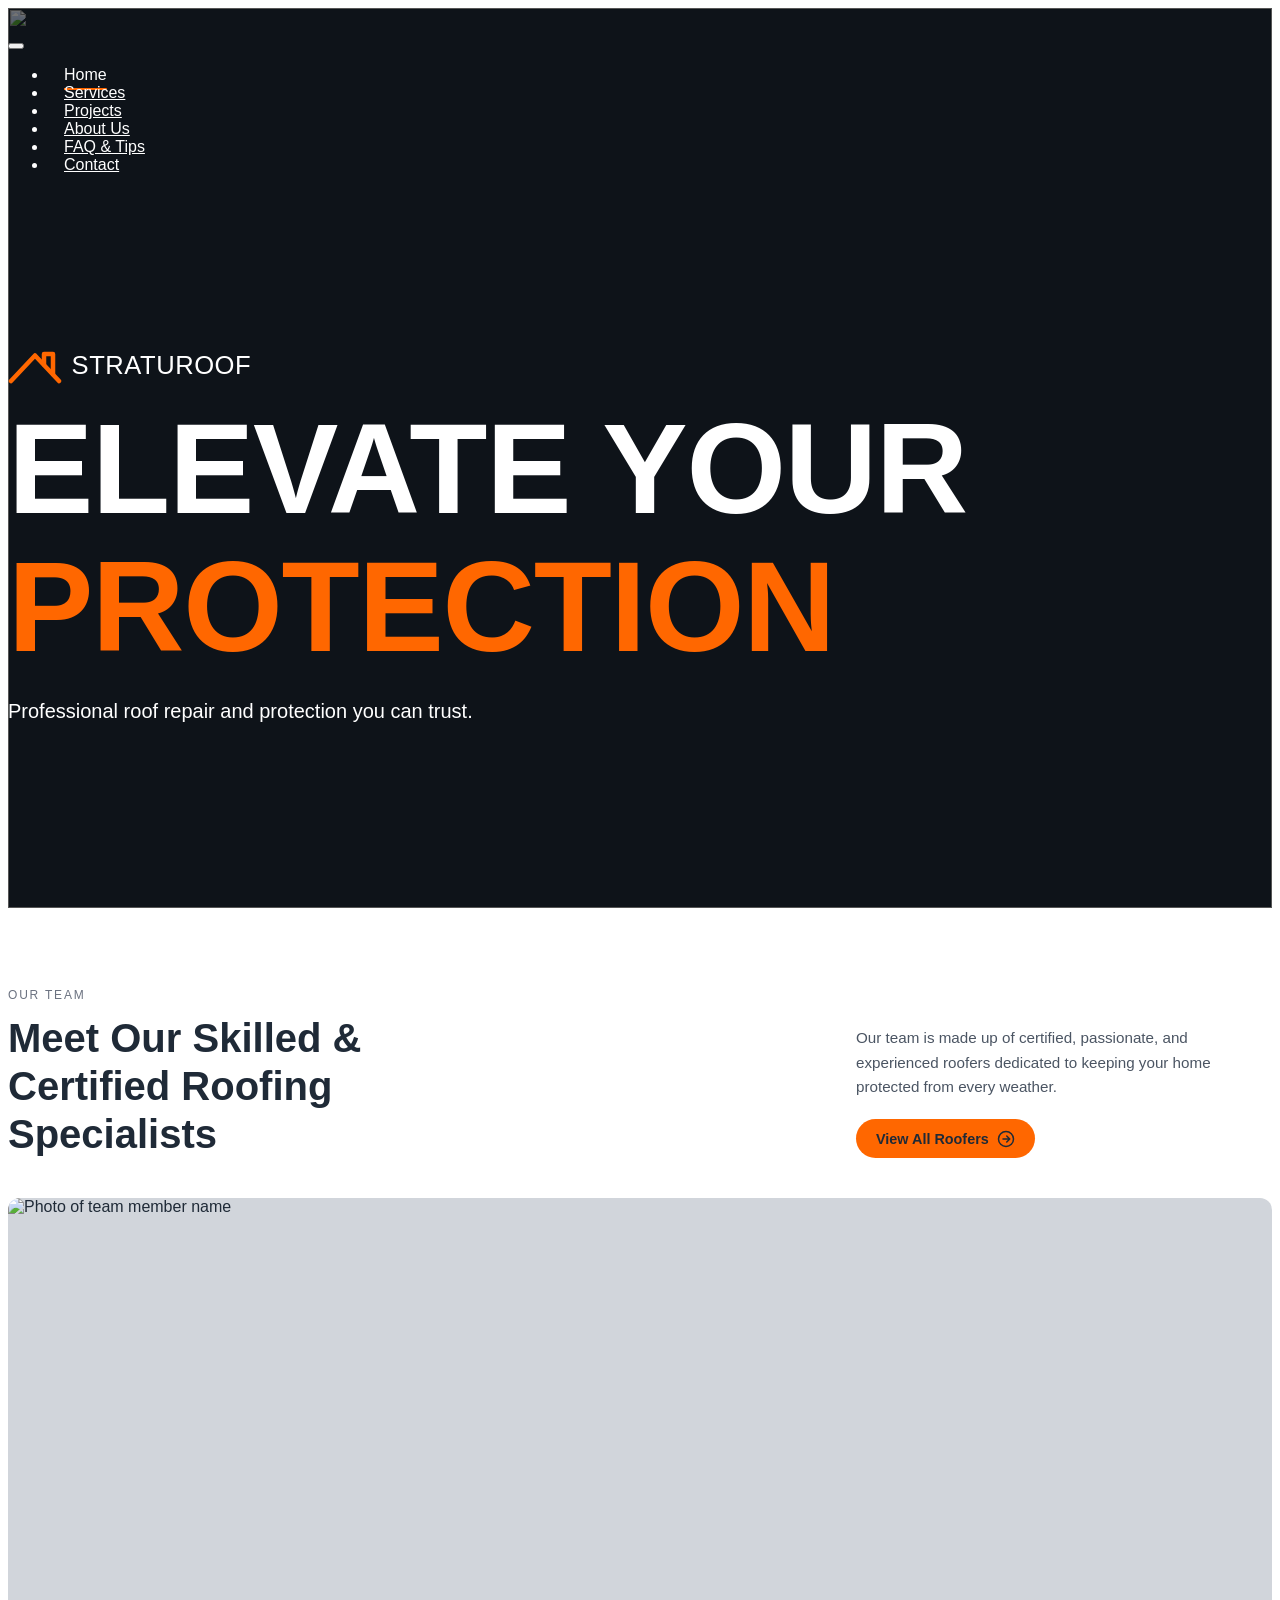
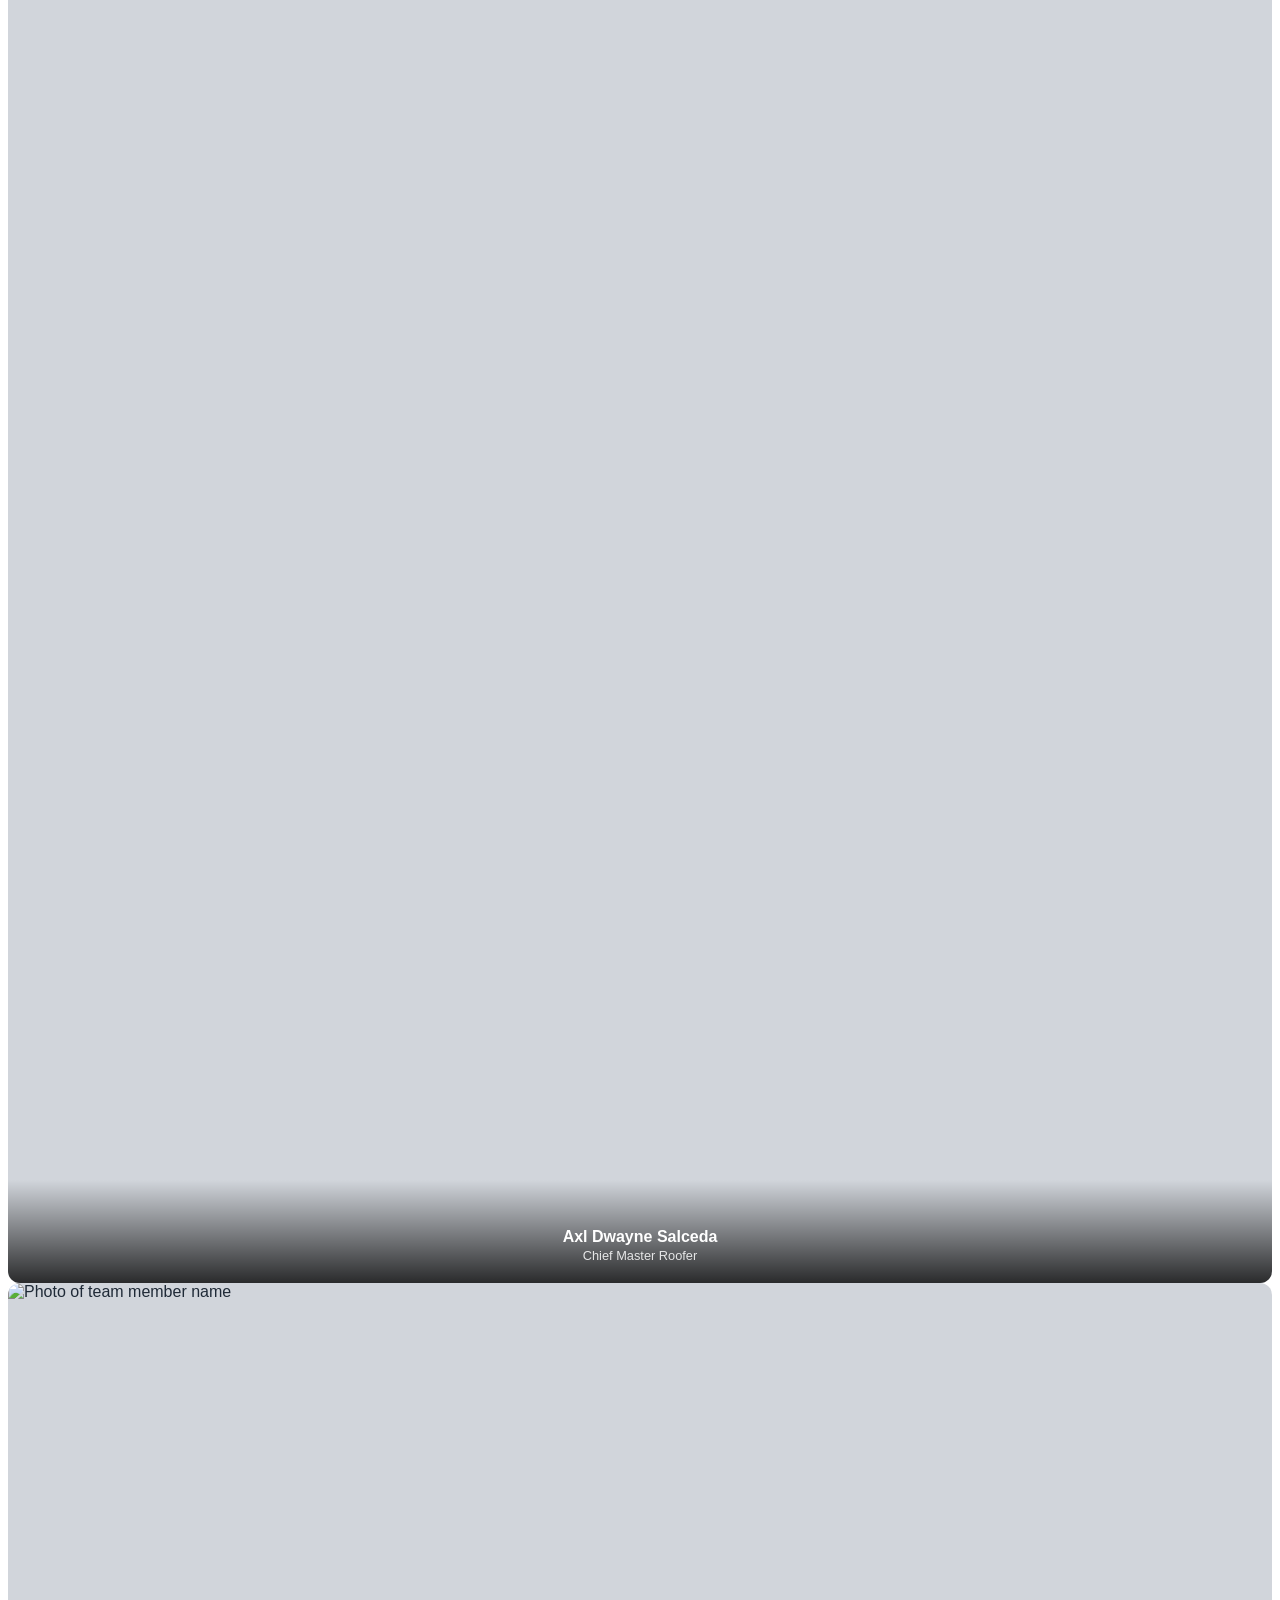
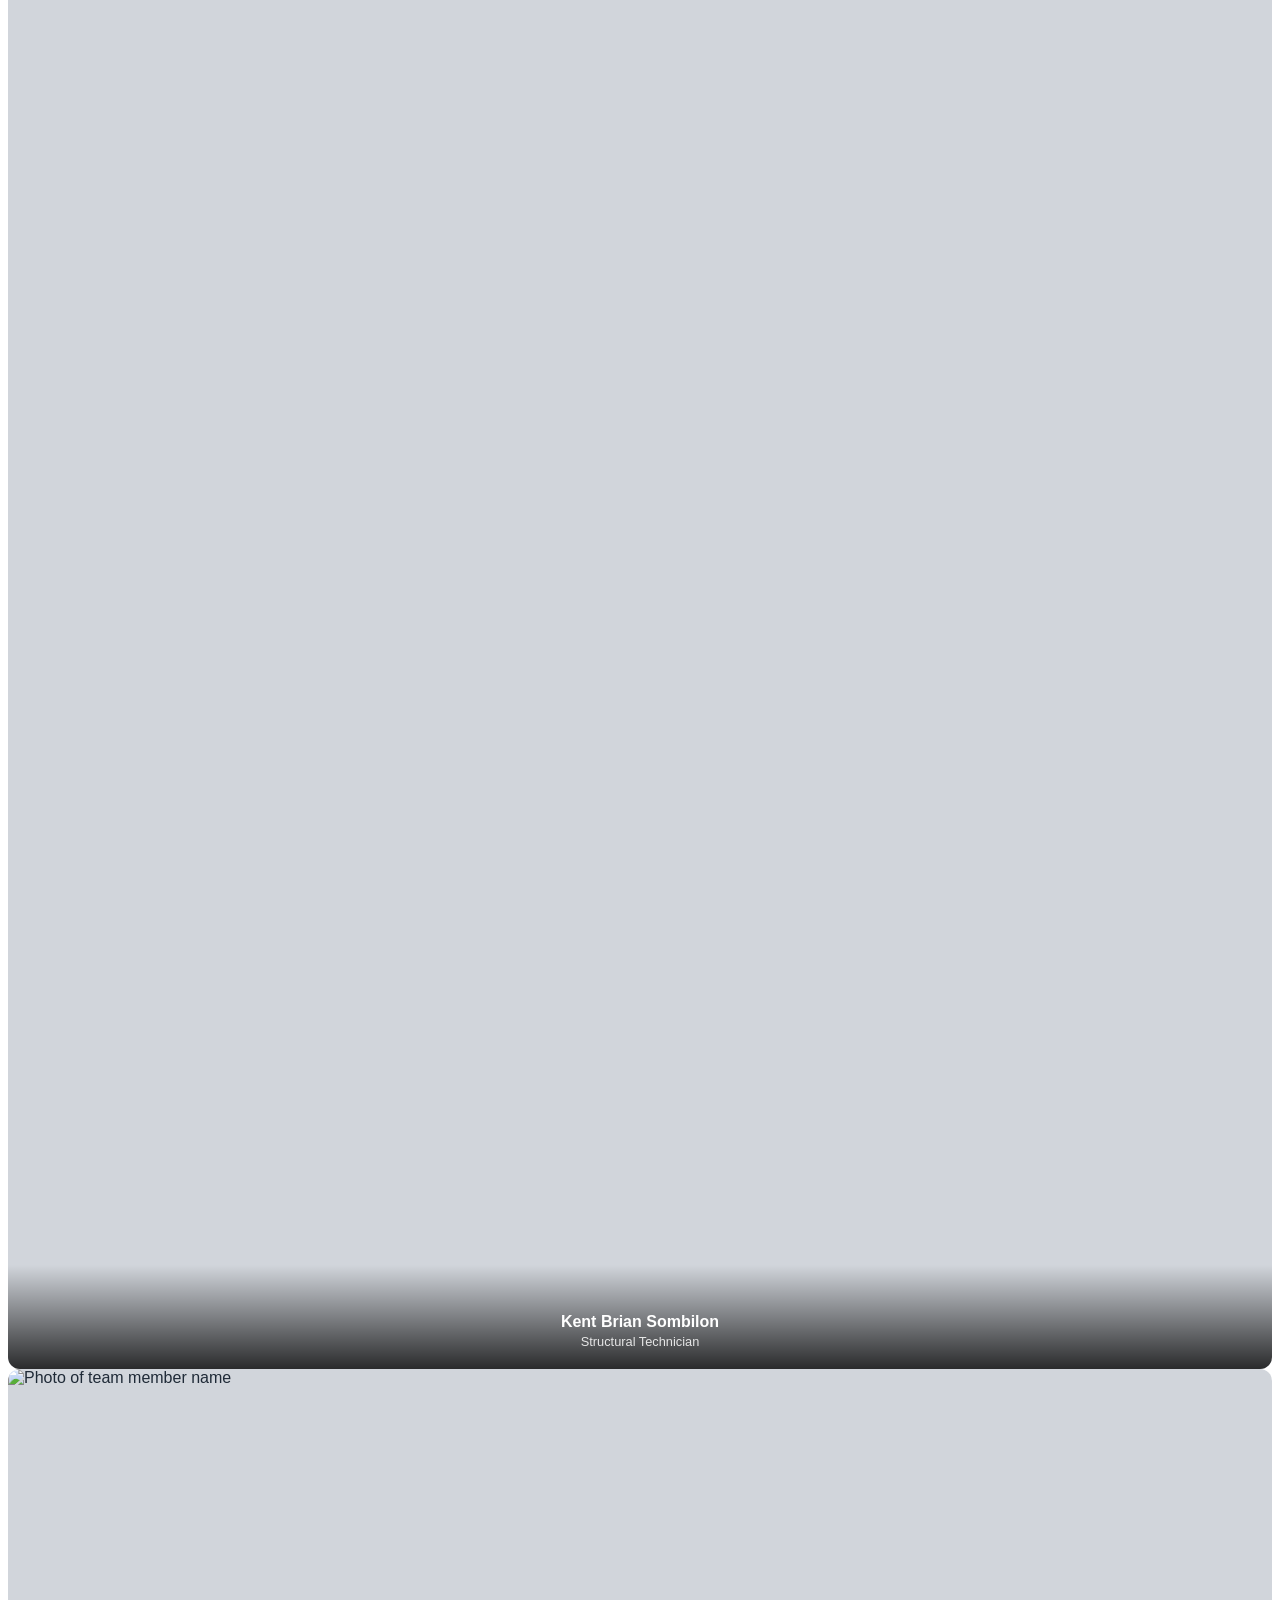
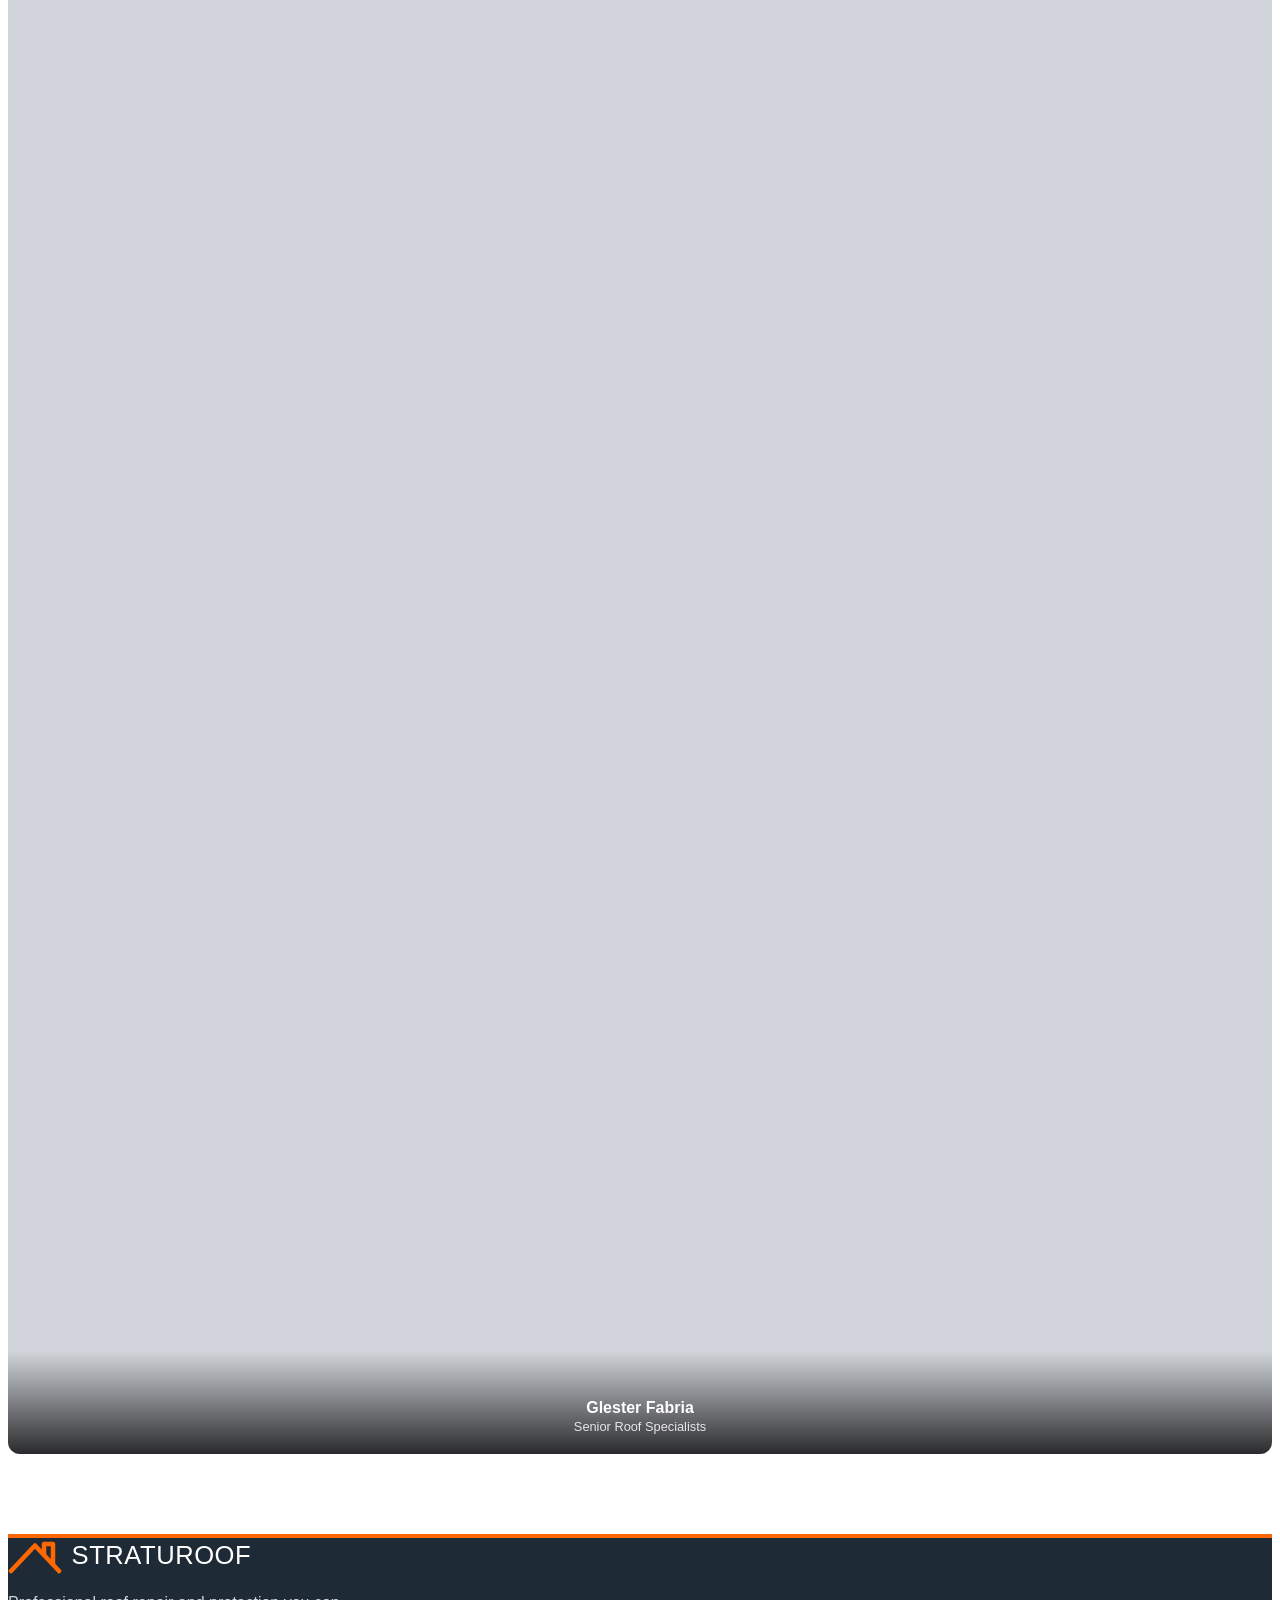
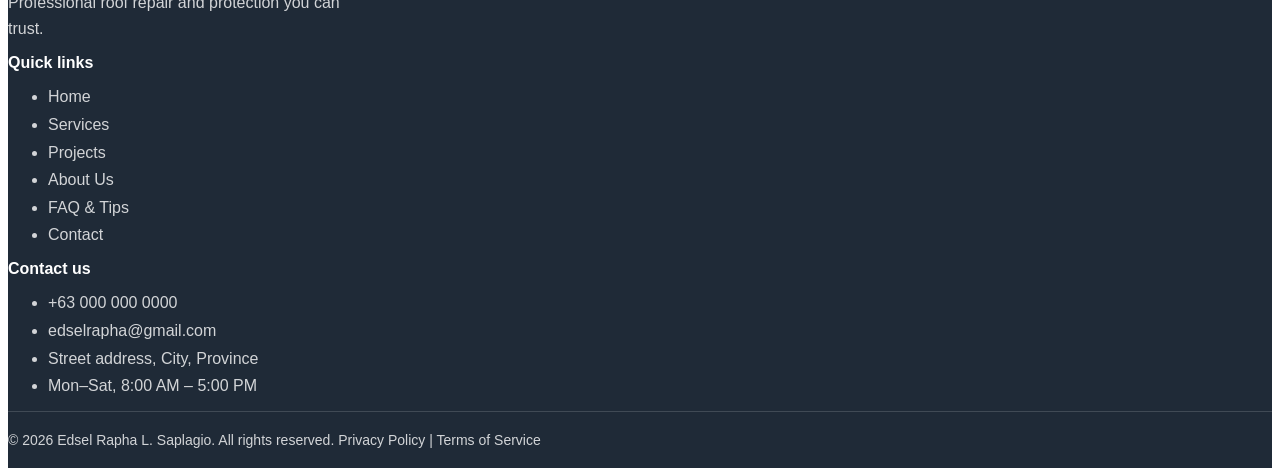
==== index.html @ 49082951 "Hero, Nav, Footer, Experts" ====
<!DOCTYPE html>
<html lang="en">

<head>
  <meta charset="UTF-8">
  <meta name="viewport" content="width=device-width, initial-scale=1">
  <meta name="description" content="Straturoof provides professional roof repair and protection services.">
  <title>Straturoof | Roof repair services</title>

  <link rel="stylesheet" href="dist/css/bootstrap.min.css">
  <link rel="stylesheet" href="styles.css">
</head>

<body>

  <!-- ===================== HERO ===================== -->
  <div class="hero">

    <!-- 1) BACKGROUND IMAGE -->
    <img class="hero__img"
         src="src/images/homepage.jpg"
         alt=""
         fetchpriority="high">

    <!-- 2) BLACK COVER -->
    <div class="hero__overlay"></div>

    <!-- 3) NAVIGATION -->
    <header>
    <nav class="navbar navbar-expand-md navbar-dark site-nav" aria-label="Main navigation">
      <div class="container-fluid px-4 px-md-5">
        <button class="navbar-toggler ms-auto" type="button"
                data-bs-toggle="collapse" data-bs-target="#mainNav"
                aria-controls="mainNav" aria-expanded="false" aria-label="Toggle navigation">
          <span class="navbar-toggler-icon"></span>
        </button>

        <div class="collapse navbar-collapse" id="mainNav">
          <ul class="navbar-nav ms-auto">
            <li class="nav-item"><a class="nav-link active" aria-current="page" href="index.html">Home</a></li>
            <li class="nav-item"><a class="nav-link" href="#">Services</a></li>
            <li class="nav-item"><a class="nav-link" href="#">Projects</a></li>
            <li class="nav-item"><a class="nav-link" href="#">About Us</a></li>
            <li class="nav-item"><a class="nav-link" href="#">FAQ &amp; Tips</a></li>
            <li class="nav-item"><a class="nav-link" href="#">Contact</a></li>
          </ul>
        </div>
      </div>
    </nav>
    </header>

    <!-- 4) HERO TEXT -->
    <main class="hero__content container-fluid px-4 px-md-5">

      <!-- LOGO -->
      <a href="index.html" class="brand" aria-label="Straturoof home">
        <svg class="brand__icon" viewBox="0 0 72 48" aria-hidden="true">
          <path d="M4 44 L36 10 L68 44" />
          <path d="M48 22 V8 H60 V35" />
        </svg>
        <span class="brand__text">STRATUROOF</span>
      </a>

      <h1 class="hero__title">
        <span>Elevate your</span>
        <span style="color: #FF6700;;">protection</span>
      </h1>


      <!-- TAGLINE -->
      <p class="hero__tagline">Professional roof repair and protection you can trust.</p>

    </main>
  </div>

 

  <!-- ===================== EXPERTS / TEAM ===================== -->
  <section class="experts-section" aria-labelledby="experts-title">
    <div class="container-xl px-4 px-md-5">

      <!-- Heading, text and button -->
      <div class="experts-info">
        <div>
          <p class="experts-eyebrow">OUR TEAM</p>
          <h2 class="experts-title" id="experts-title">Meet Our Skilled &amp; Certified Roofing Specialists</h2>
        </div>
        <div class="experts-side">
          <p class="experts-text">Our team is made up of certified, passionate, and experienced roofers dedicated to keeping your home protected from every weather.</p>
          <a href="about.html" class="experts-btn">
            View All Roofers
            <svg width="18" height="18" viewBox="0 0 24 24" fill="none" stroke="currentColor" stroke-width="2" stroke-linecap="round" stroke-linejoin="round" aria-hidden="true">
              <circle cx="12" cy="12" r="10" />
              <path d="M8 12h8M13 8l4 4-4 4" />
            </svg>
          </a>
        </div>
      </div>

     
      <div class="row g-4">
        <div class="col-12 col-md-4">
          <figure class="experts">
            <img src="src/images/expert-1.webp" alt="Photo of team member name">
            <figcaption class="experts__caption">
              <p class="experts__name">Axl Dwayne Salceda</p>
              <p class="experts__role">Chief Master Roofer</p>
            </figcaption>
          </figure>
        </div>

        <div class="col-12 col-md-4">
          <figure class="experts">
            <img src="src/images/expert-2.webp" alt="Photo of team member name">
            <figcaption class="experts__caption">
              <p class="experts__name">Kent Brian Sombilon</p>
              <p class="experts__role">Structural Technician</p>
            </figcaption>
          </figure>
        </div>

        <div class="col-12 col-md-4">
          <figure class="experts">
            <img src="src/images/expert-3.webp" alt="Photo of team member name">
            <figcaption class="experts__caption">
              <p class="experts__name">Glester Fabria</p>
              <p class="experts__role">Senior Roof Specialists</p>
            </figcaption>
          </figure>
        </div>

      </div>
    </div>
  </section>

  <!-- ===================== FOOTER ===================== -->
  <footer class="site-footer">
    <div class="container-fluid px-4 px-md-5">
      <div class="row gy-4 py-5">

        <!-- Brand + short description -->
        <div class="col-12 col-md-5 col-lg-4">
          <a href="index.html" class="brand" aria-label="Straturoof home">
            <svg class="brand__icon" viewBox="0 0 72 48" aria-hidden="true">
              <path d="M4 44 L36 10 L68 44" />
              <path d="M48 22 V8 H60 V35" />
            </svg>
            <span class="brand__text">STRATUROOF</span>
          </a>
          <p class="footer-blurb">Professional roof repair and protection you can trust.</p>
        </div>

        <!-- Quick links -->
        <div class="col-6 col-md-3 col-lg-2 offset-lg-2">
          <h2 class="footer-heading">Quick links</h2>
          <ul class="list-unstyled footer-links">
            <li><a href="index.html">Home</a></li>
            <li><a href="#">Services</a></li>
            <li><a href="#">Projects</a></li>
            <li><a href="#">About Us</a></li>
            <li><a href="#">FAQ &amp; Tips</a></li>
            <li><a href="#">Contact</a></li>
          </ul>
        </div>

        <!-- Contact  -->
        <div class="col-6 col-md-4 col-lg-4">
          <h2 class="footer-heading">Contact us</h2>
          <ul class="list-unstyled footer-links">
            <li><a href="tel:+630000000000">+63 000 000 0000</a></li>
            <li><a href="mailto:info@straturoof.com">edselrapha@gmail.com</a></li>
            <li>Street address, City, Province</li>
            <li>Mon&ndash;Sat, 8:00 AM &ndash; 5:00 PM</li>
          </ul>
        </div>

      </div>
    </div>

    <!-- Bottom bar -->
    <div class="footer-bottom">
      <div class="container-fluid px-4 px-md-5 d-flex flex-column flex-md-row justify-content-between gap-2">
        <span>&copy; 2026 Edsel Rapha L. Saplagio. All rights reserved.</span>
        <span>
          <a href="#">Privacy Policy</a>
          <span class="mx-2" aria-hidden="true">|</span>
          <a href="#">Terms of Service</a>
        </span>
      </div>
    </div>
  </footer>


  <script src="dist/js/bootstrap.bundle.min.js"></script>
</body>

</html>
---- styles.css ----
/* ===================== FONT ===================== */
@font-face {
    font-family: 'Montserrat';
    src: url('fonts/Montserrat-VariableFont_wght.ttf') format('truetype');
    font-weight: 100 900;   /* full range so bold/extra-bold work properly */
    font-style: normal;
    font-display: swap;
}

/* ===================== SETTINGS (edit these) ===================== */
:root {
    --navy: #1F2A37;
    --blue: #1E6FE6;
    --orange: #FF6700;

    /* Black cover over the hero image */
    --overlay-opacity: 0.55;

 
    --hero-focus: center bottom;
}

body {
    font-family: 'Montserrat', sans-serif;
}

/* ===================== HERO ===================== */
.hero {
    position: relative;
    display: flex;
    flex-direction: column;
    min-height: 100vh;
    min-height: 100svh;
    color: #fff;
    overflow: hidden;
    background: var(--navy);   /* shows while the image loads */
}

.hero__img {
    position: absolute;
    inset: 0;
    width: 100%;
    height: 100%;
    object-fit: cover;
    object-position: var(--hero-focus);
}

.hero__overlay {
    position: absolute;
    inset: 0;
    background: #000;
    opacity: var(--overlay-opacity);
}

/* keep nav + text above the image and cover */
.site-nav,
.hero__content {
    position: relative;
    z-index: 1;
}

/* ===================== NAV ===================== */
.site-nav {
    padding-block: 1.5rem;
}

.site-nav .nav-link {
    color: #fff;
    font-weight: 500;
    padding: 0.5rem 1rem;
}

.site-nav .nav-link:hover,
.site-nav .nav-link.active {
    color: #fff;
    text-decoration: underline;
    text-decoration-color: #FF6700;;
    text-decoration-thickness: 2px;
    text-underline-offset: 0.5em;
}

.site-nav .nav-link:focus-visible,
.brand:focus-visible {
    outline: 2px solid #fff;
    outline-offset: 3px;
}

/* readable dropdown panel on phones */
@media (max-width: 767.98px) {
    .site-nav .navbar-collapse {
        margin-top: 0.75rem;
        padding: 0.5rem;
        border-radius: 0.5rem;
        background: rgba(31, 42, 55, 0.95);
    }
}

/* ===================== HERO CONTENT ===================== */
.hero__content {
    flex: 1;
    display: flex;
    flex-direction: column;
    justify-content: center;
    padding-block: 3rem 6rem;
}

/* logo */
.brand {
    display: inline-flex;
    align-items: center;
    gap: 0.6rem;
    margin-bottom: 1rem;
    color: #fff;
    text-decoration: none;
    align-self: flex-start;
}

.brand__icon {
    height: 2.25rem;
    width: auto;
    fill: none;
    stroke: #FF6700;
    stroke-width: 6;
    stroke-linecap: round;
    stroke-linejoin: round;

}

.brand__text {
    font-size: 1.6rem;
    font-weight: 500;
    letter-spacing: 0.02em;
    line-height: 1;
}

.brand__img {
    height: 2.5rem;
    width: auto;
}

/* headline */
.hero__title {
    margin: 0;
    font-weight: 800;
    font-size: clamp(8rem, 6.5vw, 5.5rem);
    line-height: 1.08;
    letter-spacing: -0.01em;
    text-transform: uppercase;
}

.hero__title span {
    display: block;
}

/* tagline under the headline */
.hero__tagline {
    max-width: 32rem;
    margin: 1.25rem 0 0;
    font-size: clamp(1rem, 2vw, 1.25rem);
    font-weight: 500;
    line-height: 1.5;
}

/* ===================== EXPERTS / TEAM ===================== */
.experts-section {
    padding-block: 5rem;
    background: #fff;
    color: var(--navy);
}

.experts-info {
    display: flex;
    flex-direction: column;
    gap: 1.5rem;
    margin-bottom: 2.5rem;
}

@media (min-width: 768px) {
    .experts-info {
        flex-direction: row;
        justify-content: space-between;
        align-items: flex-end;
    }
}

.experts-eyebrow {
    margin: 0 0 0.75rem;
    font-size: 0.75rem;
    letter-spacing: 0.15em;
    color: #6b7280;
}

.experts-title {
    max-width: 20ch;
    margin: 0;
    font-size: clamp(1.75rem, 3.2vw, 2.5rem);
    font-weight: 700;
    line-height: 1.2;
}

.experts-side {
    max-width: 26rem;
}

.experts-text {
    margin: 0 0 1.25rem;
    font-size: 0.95rem;
    line-height: 1.6;
    color: #4b5563;
}

/* orange pill button */
.experts-btn {
    display: inline-flex;
    align-items: center;
    gap: 0.5rem;
    padding: 0.65rem 1.25rem;
    border-radius: 999px;
    background: var(--orange);
    color: var(--navy);
    font-weight: 700;
    font-size: 0.9rem;
    text-decoration: none;
    transition: background-color 0.2s;
}

.experts-btn:hover {
    background: #e05b00;
    color: var(--navy);
}

.experts-btn:focus-visible {
    outline: 2px solid var(--navy);
    outline-offset: 3px;
}

/* team card */
.experts {
    position: relative;
    margin: 0;
    aspect-ratio: 3 / 4;
    overflow: hidden;
    border-radius: 0.75rem;
    background: #d1d5db;   /* shows if the photo is missing */
}

.experts img {
    display: block;
    width: 100%;
    height: 100%;
    object-fit: cover;
}

.experts__caption {
    position: absolute;
    inset: auto 0 0 0;
    padding: 3rem 1rem 1.25rem;
    text-align: center;
    color: #fff;
    background: linear-gradient(to top, rgba(0, 0, 0, 0.8), rgba(0, 0, 0, 0));
}

.experts__name {
    margin: 0;
    font-size: 1rem;
    font-weight: 700;
}

.experts__role {
    margin: 0.15rem 0 0;
    font-size: 0.8rem;
    opacity: 0.85;
}

/* ===================== FOOTER ===================== */
.site-footer {
    background: var(--navy);
    color: rgba(255, 255, 255, 0.8);
    border-top: 4px solid var(--orange);
}

.footer-blurb {
    max-width: 22rem;
    margin: 0;
    line-height: 1.6;
}

.footer-heading {
    margin-bottom: 1rem;
    font-size: 1rem;
    font-weight: 700;
    color: #fff;
}

.footer-links li {
    margin-bottom: 0.6rem;
}

.footer-links a,
.footer-bottom a {
    color: rgba(255, 255, 255, 0.8);
    text-decoration: none;
}

.footer-links a:hover,
.footer-bottom a:hover {
    color: var(--orange);
    text-decoration: underline;
}

.footer-links a:focus-visible,
.footer-bottom a:focus-visible {
    outline: 2px solid #fff;
    outline-offset: 3px;
}

.footer-bottom {
    padding-block: 1.25rem;
    border-top: 1px solid rgba(255, 255, 255, 0.15);
    font-size: 0.875rem;
}
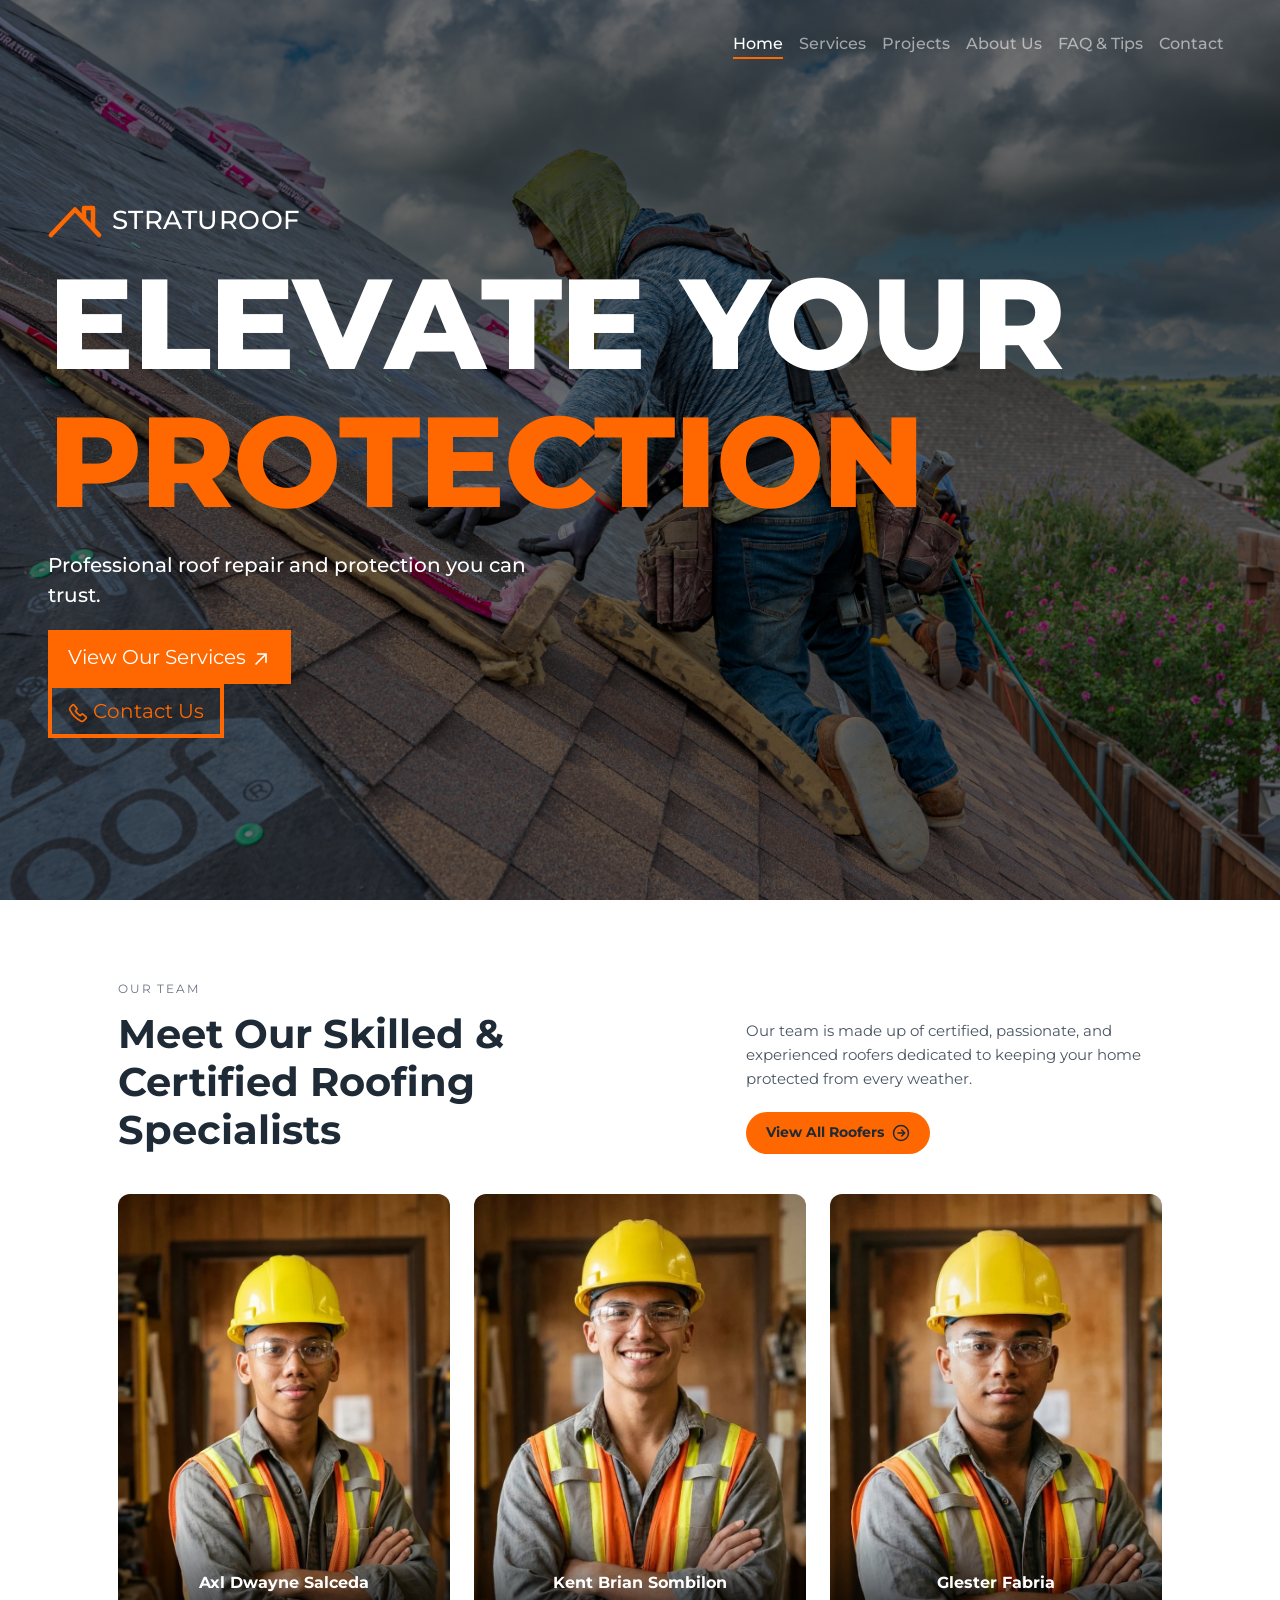
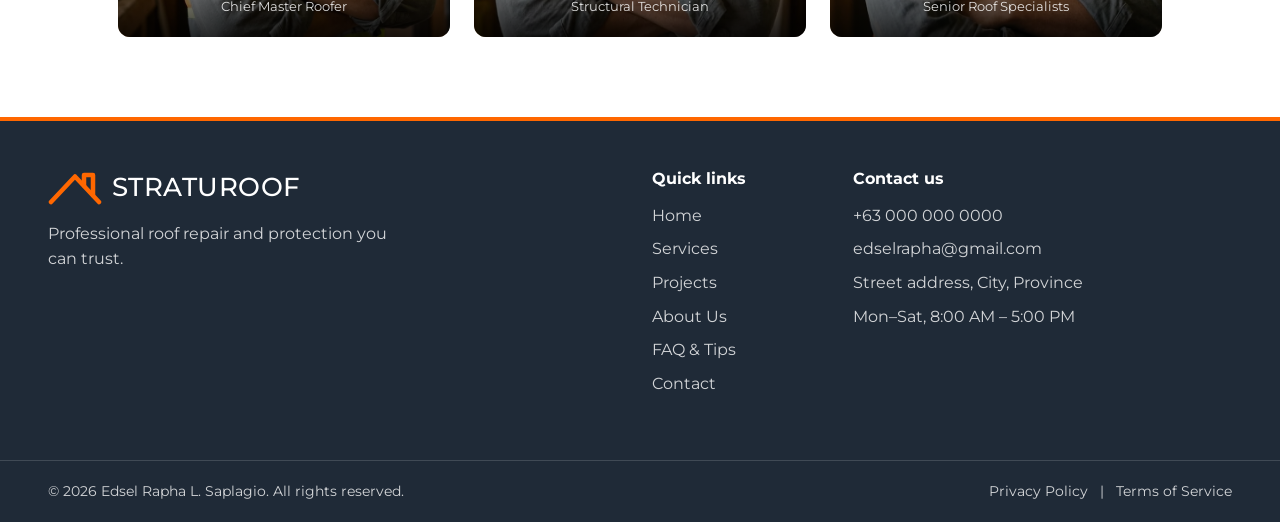
==== commit 8de9b3ea: "Fast Buttons, Fast button Style" ====
--- a/index.html
+++ b/index.html
@@ -17,36 +17,32 @@
   <div class="hero">
 
     <!-- 1) BACKGROUND IMAGE -->
-    <img class="hero__img"
-         src="src/images/homepage.jpg"
-         alt=""
-         fetchpriority="high">
+    <img class="hero__img" src="src/images/homepage.jpg" alt="" fetchpriority="high">
 
     <!-- 2) BLACK COVER -->
     <div class="hero__overlay"></div>
 
     <!-- 3) NAVIGATION -->
     <header>
-    <nav class="navbar navbar-expand-md navbar-dark site-nav" aria-label="Main navigation">
-      <div class="container-fluid px-4 px-md-5">
-        <button class="navbar-toggler ms-auto" type="button"
-                data-bs-toggle="collapse" data-bs-target="#mainNav"
-                aria-controls="mainNav" aria-expanded="false" aria-label="Toggle navigation">
-          <span class="navbar-toggler-icon"></span>
-        </button>
-
-        <div class="collapse navbar-collapse" id="mainNav">
-          <ul class="navbar-nav ms-auto">
-            <li class="nav-item"><a class="nav-link active" aria-current="page" href="index.html">Home</a></li>
-            <li class="nav-item"><a class="nav-link" href="#">Services</a></li>
-            <li class="nav-item"><a class="nav-link" href="#">Projects</a></li>
-            <li class="nav-item"><a class="nav-link" href="#">About Us</a></li>
-            <li class="nav-item"><a class="nav-link" href="#">FAQ &amp; Tips</a></li>
-            <li class="nav-item"><a class="nav-link" href="#">Contact</a></li>
-          </ul>
-        </div>
-      </div>
-    </nav>
+      <nav class="navbar navbar-expand-md navbar-dark site-nav" aria-label="Main navigation">
+        <div class="container-fluid px-4 px-md-5">
+          <button class="navbar-toggler ms-auto" type="button" data-bs-toggle="collapse" data-bs-target="#mainNav"
+            aria-controls="mainNav" aria-expanded="false" aria-label="Toggle navigation">
+            <span class="navbar-toggler-icon"></span>
+          </button>
+
+          <div class="collapse navbar-collapse" id="mainNav">
+            <ul class="navbar-nav ms-auto">
+              <li class="nav-item"><a class="nav-link active" aria-current="page" href="index.html">Home</a></li>
+              <li class="nav-item"><a class="nav-link" href="#">Services</a></li>
+              <li class="nav-item"><a class="nav-link" href="#">Projects</a></li>
+              <li class="nav-item"><a class="nav-link" href="#">About Us</a></li>
+              <li class="nav-item"><a class="nav-link" href="#">FAQ &amp; Tips</a></li>
+              <li class="nav-item"><a class="nav-link" href="#">Contact</a></li>
+            </ul>
+          </div>
+        </div>
+      </nav>
     </header>
 
     <!-- 4) HERO TEXT -->
@@ -67,13 +63,33 @@
       </h1>
 
 
+
       <!-- TAGLINE -->
       <p class="hero__tagline">Professional roof repair and protection you can trust.</p>
 
+      <div class="d-grid gap-2 col-sm-4 d-lg-block hero-buttons">
+        <button class="btn btn-lg btn-view-services rounded-0" type="button">
+          View Our Services
+          <svg xmlns="http://www.w3.org/2000/svg" width="1em" height="1em" viewBox="0 0 24 24">
+            <path d="M0 0h24v24H0z" fill="none" />
+            <path fill="none" stroke="currentColor" stroke-linecap="round" stroke-linejoin="round" stroke-width="2"
+              d="M18 6L6 18M8 6h10v10" />
+          </svg>
+        </button>
+        <button class="btn btn-lg btn-contact-us rounded-0" type="button">
+          <svg xmlns="http://www.w3.org/2000/svg" width="1em" height="1em" viewBox="0 0 24 24">
+            <path d="M0 0h24v24H0z" fill="none" />
+            <path fill="none" stroke="currentColor" stroke-linecap="round" stroke-linejoin="round" stroke-width="2"
+              d="M10.554 6.24L7.171 2.335c-.39-.45-1.105-.448-1.558.006L2.831 5.128c-.828.829-1.065 2.06-.586 3.047a29.2 29.2 0 0 0 13.561 13.58c.986.479 2.216.242 3.044-.587l2.808-2.813c.455-.455.456-1.174.002-1.564l-3.92-3.365c-.41-.352-1.047-.306-1.458.106l-1.364 1.366a.46.46 0 0 1-.553.088a14.56 14.56 0 0 1-5.36-5.367a.46.46 0 0 1 .088-.554l1.36-1.361c.412-.414.457-1.054.101-1.465" />
+          </svg>
+
+          Contact Us</button>
+      </div>
+
     </main>
   </div>
 
- 
+
 
   <!-- ===================== EXPERTS / TEAM ===================== -->
   <section class="experts-section" aria-labelledby="experts-title">
@@ -86,10 +102,12 @@
           <h2 class="experts-title" id="experts-title">Meet Our Skilled &amp; Certified Roofing Specialists</h2>
         </div>
         <div class="experts-side">
-          <p class="experts-text">Our team is made up of certified, passionate, and experienced roofers dedicated to keeping your home protected from every weather.</p>
+          <p class="experts-text">Our team is made up of certified, passionate, and experienced roofers dedicated to
+            keeping your home protected from every weather.</p>
           <a href="about.html" class="experts-btn">
             View All Roofers
-            <svg width="18" height="18" viewBox="0 0 24 24" fill="none" stroke="currentColor" stroke-width="2" stroke-linecap="round" stroke-linejoin="round" aria-hidden="true">
+            <svg width="18" height="18" viewBox="0 0 24 24" fill="none" stroke="currentColor" stroke-width="2"
+              stroke-linecap="round" stroke-linejoin="round" aria-hidden="true">
               <circle cx="12" cy="12" r="10" />
               <path d="M8 12h8M13 8l4 4-4 4" />
             </svg>
@@ -97,7 +115,7 @@
         </div>
       </div>
 
-     
+
       <div class="row g-4">
         <div class="col-12 col-md-4">
           <figure class="experts">
@@ -194,4 +212,4 @@
   <script src="dist/js/bootstrap.bundle.min.js"></script>
 </body>
 
-</html>
+</html>
--- a/styles.css
+++ b/styles.css
@@ -160,6 +160,47 @@
     font-weight: 500;
     line-height: 1.5;
 }
+
+.hero-buttons {
+    margin-top: 20px;
+}
+
+.btn-view-services {
+    margin-right: 1.2rem;
+    color: white;
+    background-color: var(--orange);
+    border: 4px solid;
+    border-color: var(--orange);
+    transition: all 0.4s ease-in-out;
+}
+
+.btn-view-services:hover {
+    color: var(--orange);
+    background-color: transparent;
+    border-color: var(--orange);
+
+}
+
+.btn-contact-us {
+    margin-right: 1.2rem;
+    color: var(--orange);
+    background-color: transparent;
+    border-color: var(--orange);
+    border: 4px solid;
+    transition: all 0.4s ease-in-out;
+
+}
+
+.btn-contact-us:hover {
+    color: white;
+    background-color: var(--orange);
+    border: 4px solid;
+    border-color: var(--orange);
+
+}
+
+
+
 
 /* ===================== EXPERTS / TEAM ===================== */
 .experts-section {
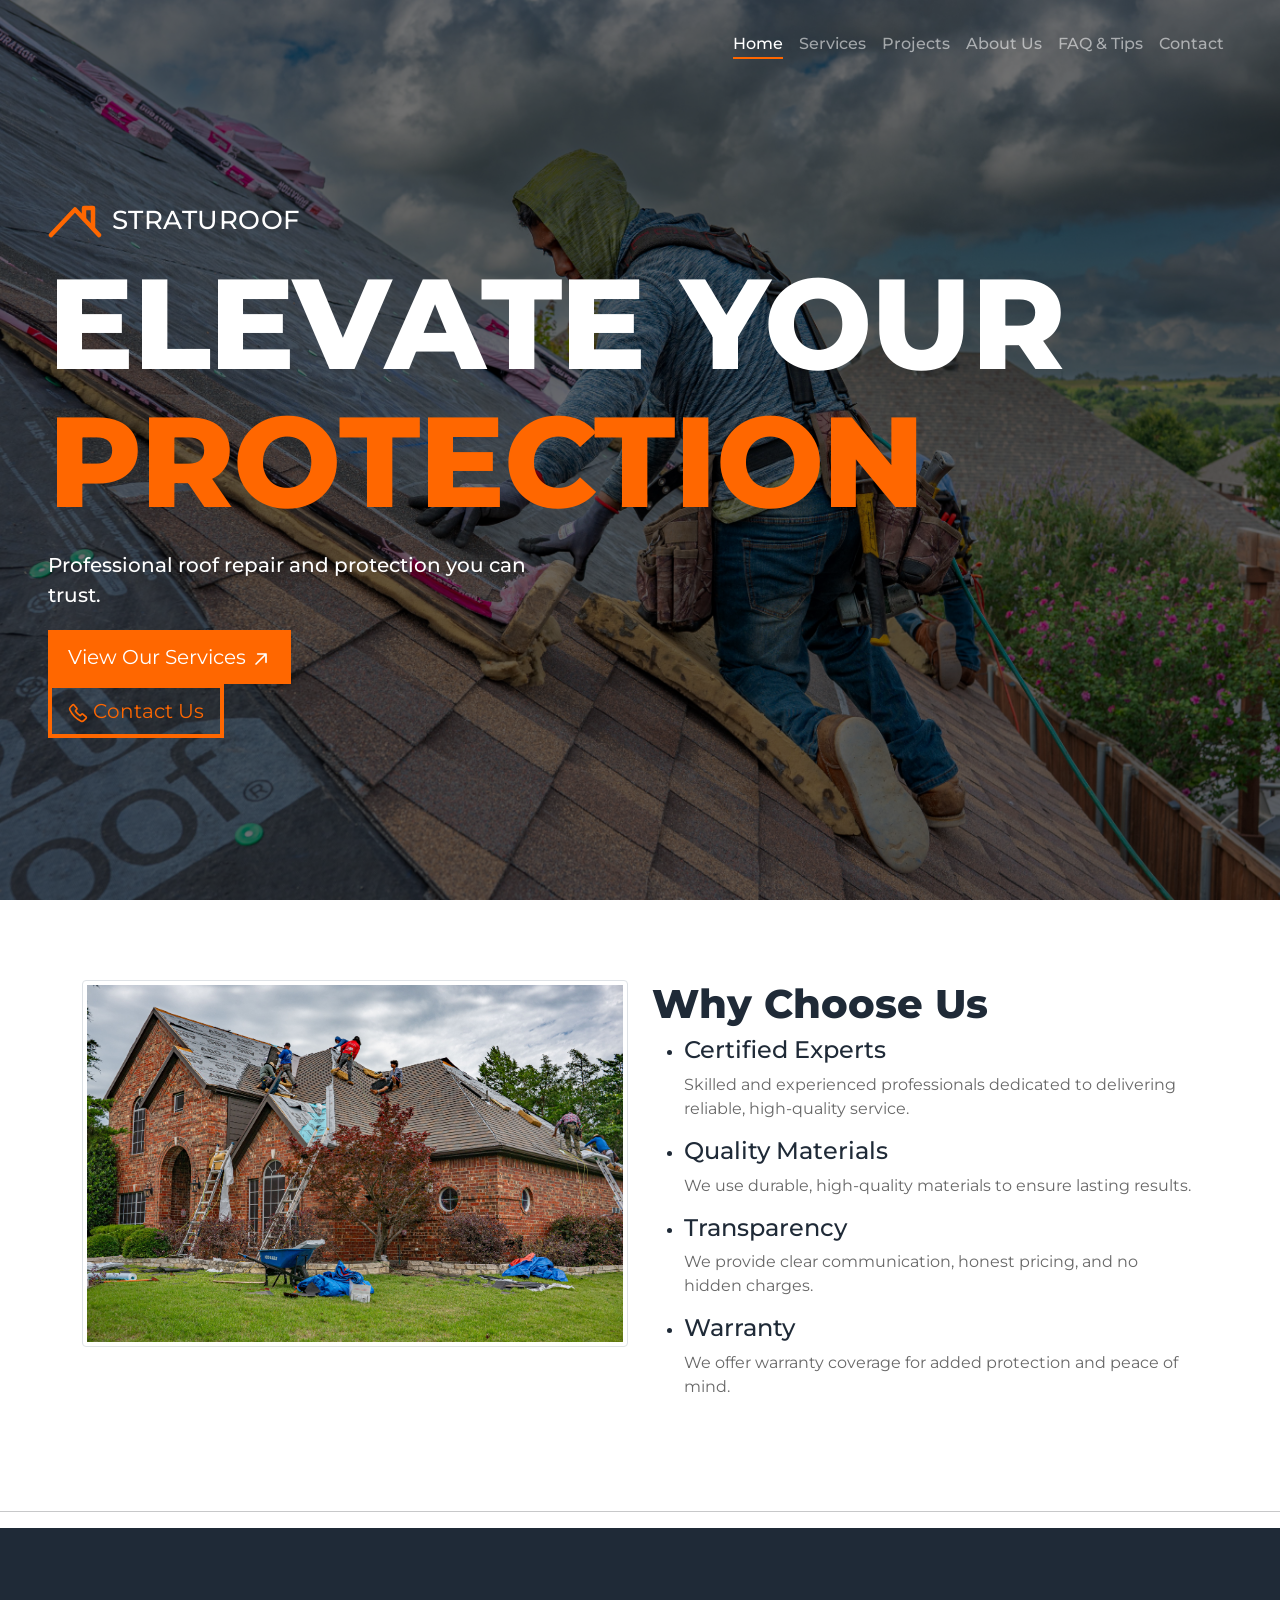
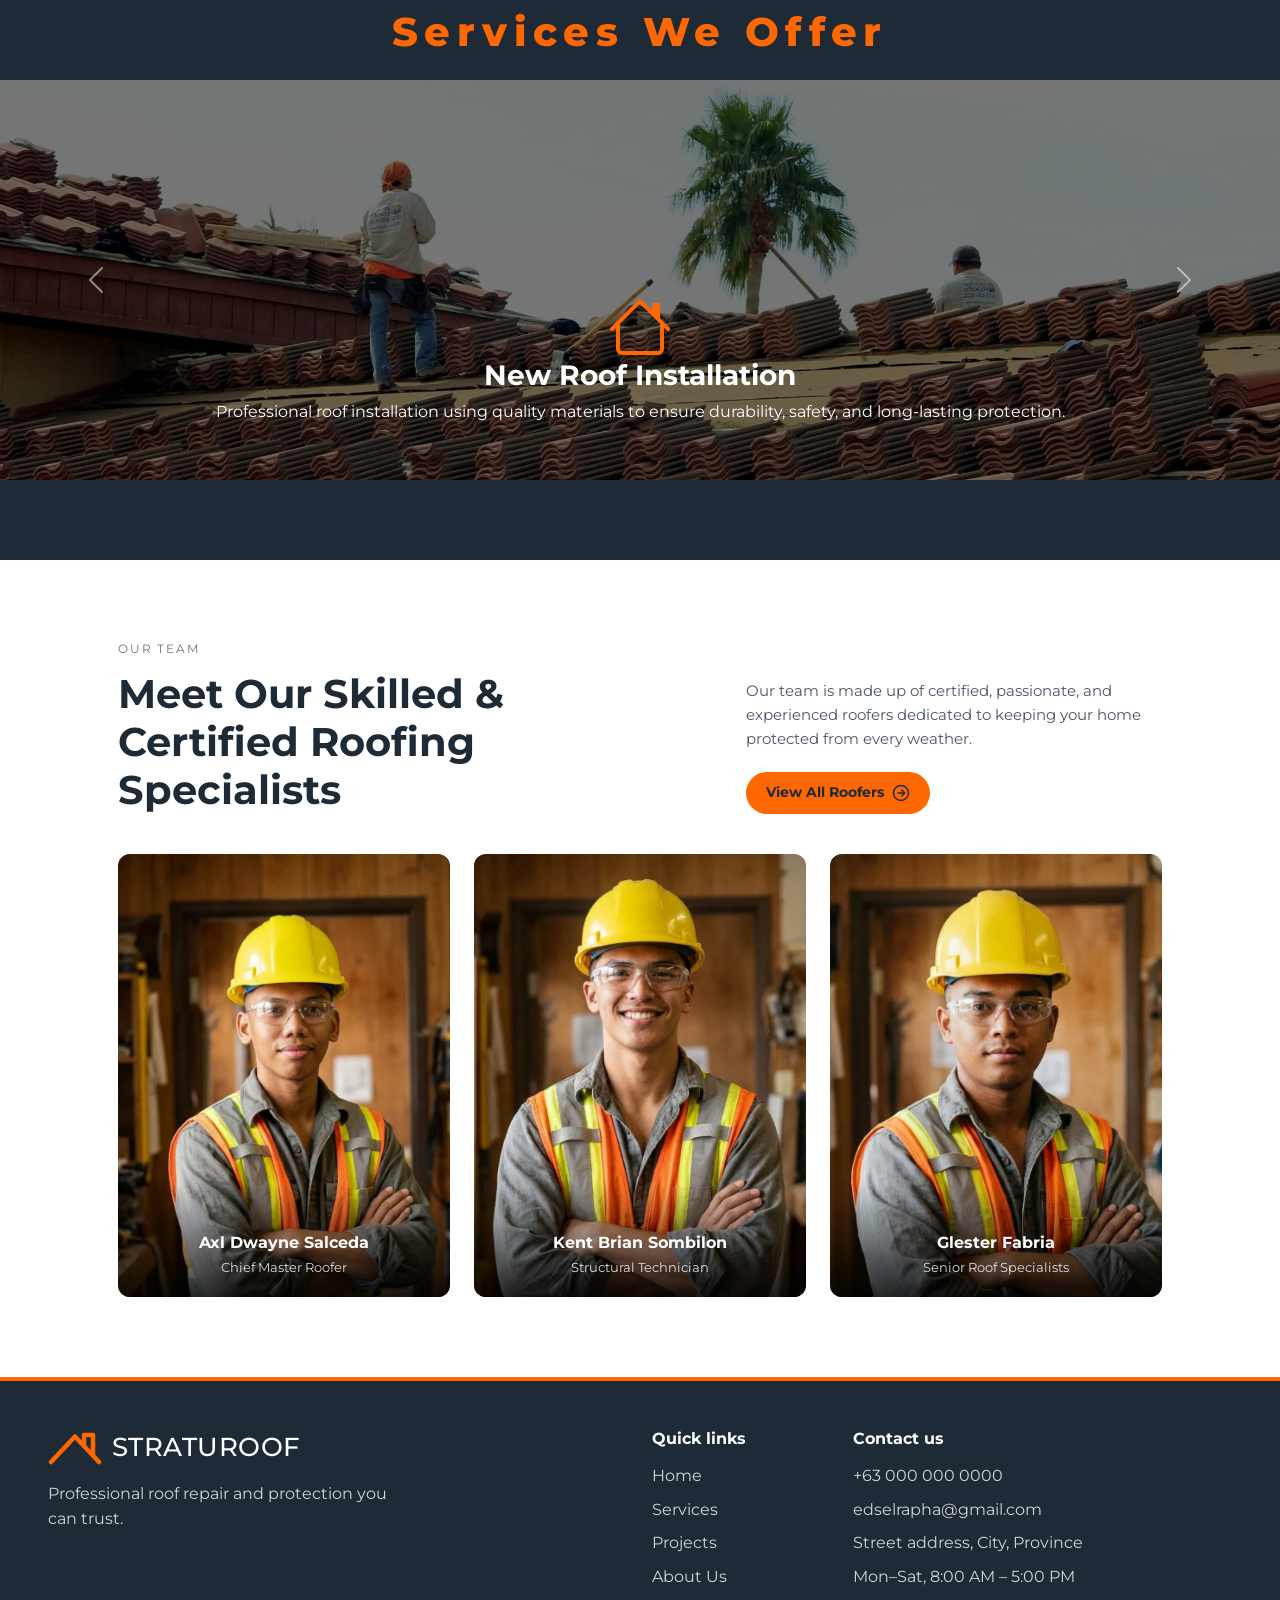
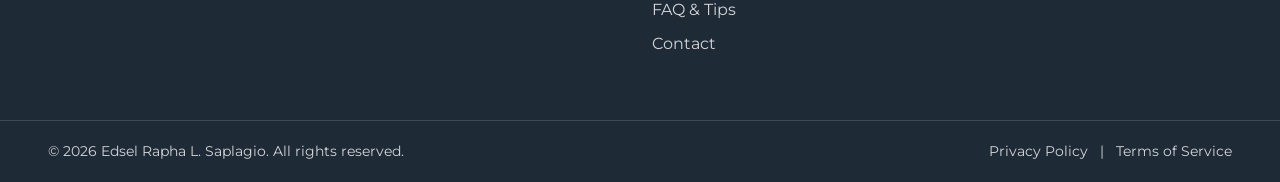
==== commit 169e0a66: "Why Choose Us, Services We Offer(Carousel)" ====
--- a/index.html
+++ b/index.html
@@ -67,6 +67,8 @@
       <!-- TAGLINE -->
       <p class="hero__tagline">Professional roof repair and protection you can trust.</p>
 
+
+      <!-- Hero Buttons -->
       <div class="d-grid gap-2 col-sm-4 d-lg-block hero-buttons">
         <button class="btn btn-lg btn-view-services rounded-0" type="button">
           View Our Services
@@ -82,13 +84,127 @@
             <path fill="none" stroke="currentColor" stroke-linecap="round" stroke-linejoin="round" stroke-width="2"
               d="M10.554 6.24L7.171 2.335c-.39-.45-1.105-.448-1.558.006L2.831 5.128c-.828.829-1.065 2.06-.586 3.047a29.2 29.2 0 0 0 13.561 13.58c.986.479 2.216.242 3.044-.587l2.808-2.813c.455-.455.456-1.174.002-1.564l-3.92-3.365c-.41-.352-1.047-.306-1.458.106l-1.364 1.366a.46.46 0 0 1-.553.088a14.56 14.56 0 0 1-5.36-5.367a.46.46 0 0 1 .088-.554l1.36-1.361c.412-.414.457-1.054.101-1.465" />
           </svg>
-
           Contact Us</button>
       </div>
-
     </main>
   </div>
 
+  <section class="why-choose-us-section" aria-labelledby="why-choose-us-section-title">
+    <div class="container-xl px-12 px-md-12">
+      <div class="row gy-4 gx-12">
+        <div class="col-md-6 why-choose-us-img">
+          <img src="src/images/why-choose-us.jpg" class="img-thumbnail rounded" alt="...">
+        </div>
+        <div class="col-md-6  why-choose-us-info">
+          <p class="h1" style="font-weight: 800; color: var(--navy);">Why Choose Us</p>
+          <div>
+            <ul>
+              <li>
+                <p class="h4" style="font-weight: 500; color: var(--navy);">Certified Experts</p>
+                <p class="why-choose-us-short-desc" style="color: #686868;">Skilled and experienced professionals
+                  dedicated to delivering reliable, high-quality service.</p>
+              </li>
+              <li>
+                <p class="h4" style="font-weight: 500; color: var(--navy);">Quality Materials</p>
+                <p class="why-choose-us-short-desc" style="color: #686868;">We use durable, high-quality materials to
+                  ensure lasting results.</p>
+              </li>
+              <li>
+                <p class="h4" style="font-weight: 500; color: var(--navy);">Transparency</p>
+                <p class="why-choose-us-short-desc" style="color: #686868;">We provide clear communication, honest
+                  pricing, and no hidden charges.</p>
+              </li>
+              <li>
+                <p class="h4" style="font-weight: 500; color: var(--navy);">Warranty</p>
+                <p class="why-choose-us-short-desc" style="color: #686868;">We offer warranty coverage for added
+                  protection and peace of mind.</p>
+              </li>
+            </ul>
+          </div>
+        </div>
+      </div>
+  </section>
+
+  <hr>
+  <section class="services-we-offer">
+    <p class="h1 text-center mb-4" style="color: var(--orange); font-weight: 800; letter-spacing: 0.4rem; ">Services We
+      Offer</p>
+    <div id="carouselExampleCaptions" class="carousel slide services-carousel" data-bs-ride="carousel">
+
+      <div class="carousel-inner">
+        <div class="carousel-item active">
+          <img src="src/images/slide-1.jpg" class="d-block w-100" alt="Service 1">
+          <div class="carousel-caption d-none d-md-block">
+            <svg xmlns="http://www.w3.org/2000/svg" width="4em" height="4em" viewBox="0 0 16 16">
+              <path d="M0 0h16v16H0z" fill="none" />
+              <path fill="var(--orange)"
+                d="M8.707 1.5a1 1 0 0 0-1.414 0L.646 8.146a.5.5 0 0 0 .708.708L2 8.207V13.5A1.5 1.5 0 0 0 3.5 15h9a1.5 1.5 0 0 0 1.5-1.5V8.207l.646.647a.5.5 0 0 0 .708-.708L13 5.793V2.5a.5.5 0 0 0-.5-.5h-1a.5.5 0 0 0-.5.5v1.293zM13 7.207V13.5a.5.5 0 0 1-.5.5h-9a.5.5 0 0 1-.5-.5V7.207l5-5z" />
+            </svg>
+
+            <b>
+              <p class="h3">New Roof Installation</h5>
+            </b>
+            <p>Professional roof installation using quality materials to ensure durability, safety, and long-lasting
+              protection.</p>
+          </div>
+        </div>
+
+
+        <div class="carousel-item">
+          <img src="src/images/slide-2.jpg" class="d-block w-100" alt="Service 2">
+          <div class="carousel-caption d-none d-md-block">
+            <svg xmlns="http://www.w3.org/2000/svg" width="4em" height="4em" viewBox="0 0 24 24">
+              <path d="M0 0h24v24H0z" fill="none" />
+              <g fill="none" stroke="var(--orange)" stroke-linejoin="round" stroke-width="1.5">
+                <path stroke-linecap="round"
+                  d="m7.5 14l-4.63 3.787a2.375 2.375 0 1 0 3.343 3.342L10 16.5M18 6l-4.5 4.5M18 6a1.414 1.414 0 0 1 0-2l2-2l2 2l-2 2a1.414 1.414 0 0 1-2 0" />
+                <path
+                  d="M11.5 9V8c0-2.828 0-4.243-.879-5.121C9.743 2 8.328 2 5.5 2H5l2.48 3.306c.248.331.372.496.359.683c-.014.186-.16.332-.452.624l-.774.774c-.292.292-.438.438-.624.452c-.187.013-.352-.111-.683-.36L2 5v.5c0 2.828 0 4.243.879 5.121c.878.879 2.293.879 5.121.879h1l8.289 9.577a2.685 2.685 0 1 0 3.788-3.788z" />
+              </g>
+            </svg>
+
+
+            <b>
+              <p class="h3">Roof Repair</h5>
+            </b>
+            <p>Reliable roof repairs that fix leaks, damage, and wear to restore your roof’s strength and protection.
+            </p>
+          </div>
+        </div>
+
+        <div class="carousel-item">
+          <img src="src/images/slide-3.jpg" class="d-block w-100" alt="Service 3">
+
+          <div class="carousel-caption d-none d-md-block">
+            <svg xmlns="http://www.w3.org/2000/svg" width="4em" height="4em" viewBox="0 0 24 24">
+              <path d="M0 0h24v24H0z" fill="none" />
+              <g fill="none" stroke="var(--orange)" stroke-linecap="round" stroke-linejoin="round" stroke-width="1.5">
+                <path d="M2.75 2.75h18.5" />
+                <rect width="18.5" height="3.25" x="2.75" y="5.25" rx="1.25" />
+                <path
+                  d="M7 5.25V8.5m5-3.25V8.5m4 0h3v8.75a3 3 0 0 1-3 3h-3.5v-3H16Zm-7.5 7c1 1.25 1.6 2.1 1.6 2.95a1.6 1.6 0 0 1-3.2 0c0-.85.6-1.7 1.6-2.95" />
+              </g>
+            </svg>
+            <b>
+              <p class="h3">Gutter System</h5>
+            </b>
+            <p>Efficient gutter installation designed to manage rainwater flow and protect your property from water
+              damage.</p>
+          </div>
+        </div>
+      </div>
+
+      <button class="carousel-control-prev" type="button" data-bs-target="#carouselExampleCaptions"
+        data-bs-slide="prev">
+        <span class="carousel-control-prev-icon"></span>
+      </button>
+
+      <button class="carousel-control-next" type="button" data-bs-target="#carouselExampleCaptions"
+        data-bs-slide="next">
+        <span class="carousel-control-next-icon"></span>
+      </button>
+    </div>
+  </section>
 
 
   <!-- ===================== EXPERTS / TEAM ===================== -->
@@ -101,6 +217,7 @@
           <p class="experts-eyebrow">OUR TEAM</p>
           <h2 class="experts-title" id="experts-title">Meet Our Skilled &amp; Certified Roofing Specialists</h2>
         </div>
+
         <div class="experts-side">
           <p class="experts-text">Our team is made up of certified, passionate, and experienced roofers dedicated to
             keeping your home protected from every weather.</p>
@@ -150,6 +267,7 @@
       </div>
     </div>
   </section>
+
 
   <!-- ===================== FOOTER ===================== -->
   <footer class="site-footer">
--- a/styles.css
+++ b/styles.css
@@ -200,6 +200,57 @@
 }
 
 
+/* ===================== WHY CHOOSE US ===================== */
+
+.why-choose-us-section {
+    padding-block: 5rem;
+    background: #fff;
+    color: var(--navy);
+}
+
+.why-choose-us-info {
+    background: #fff;
+    color: var(--navy);
+}
+
+
+/* ===================== SERVICES WE OFFER ===================== */
+
+.services-we-offer {
+    padding-block: 5rem; 
+    background-color:var(--navy);
+}
+
+.services-carousel {
+    width: 100%;
+    max-width: 100%;
+    margin: 0;
+}
+
+.services-carousel img {
+    width: 100%;
+    height: 400px;
+    object-fit: cover;
+    display: block;
+}
+
+/* ===================== CAROUSEL OVERLAY ===================== */
+
+.services-carousel .carousel-item {
+    position: relative;
+}
+
+.services-carousel .carousel-item::after {
+    content: "";
+    position: absolute;
+    inset: 0;
+    background: rgba(0, 0, 0, 0.50);
+}
+
+/* Keep caption above the overlay */
+.services-carousel .carousel-caption {
+    z-index: 2;
+}
 
 
 /* ===================== EXPERTS / TEAM ===================== */
@@ -313,6 +364,13 @@
     opacity: 0.85;
 }
 
+
+
+
+
+
+
+
 /* ===================== FOOTER ===================== */
 .site-footer {
     background: var(--navy);
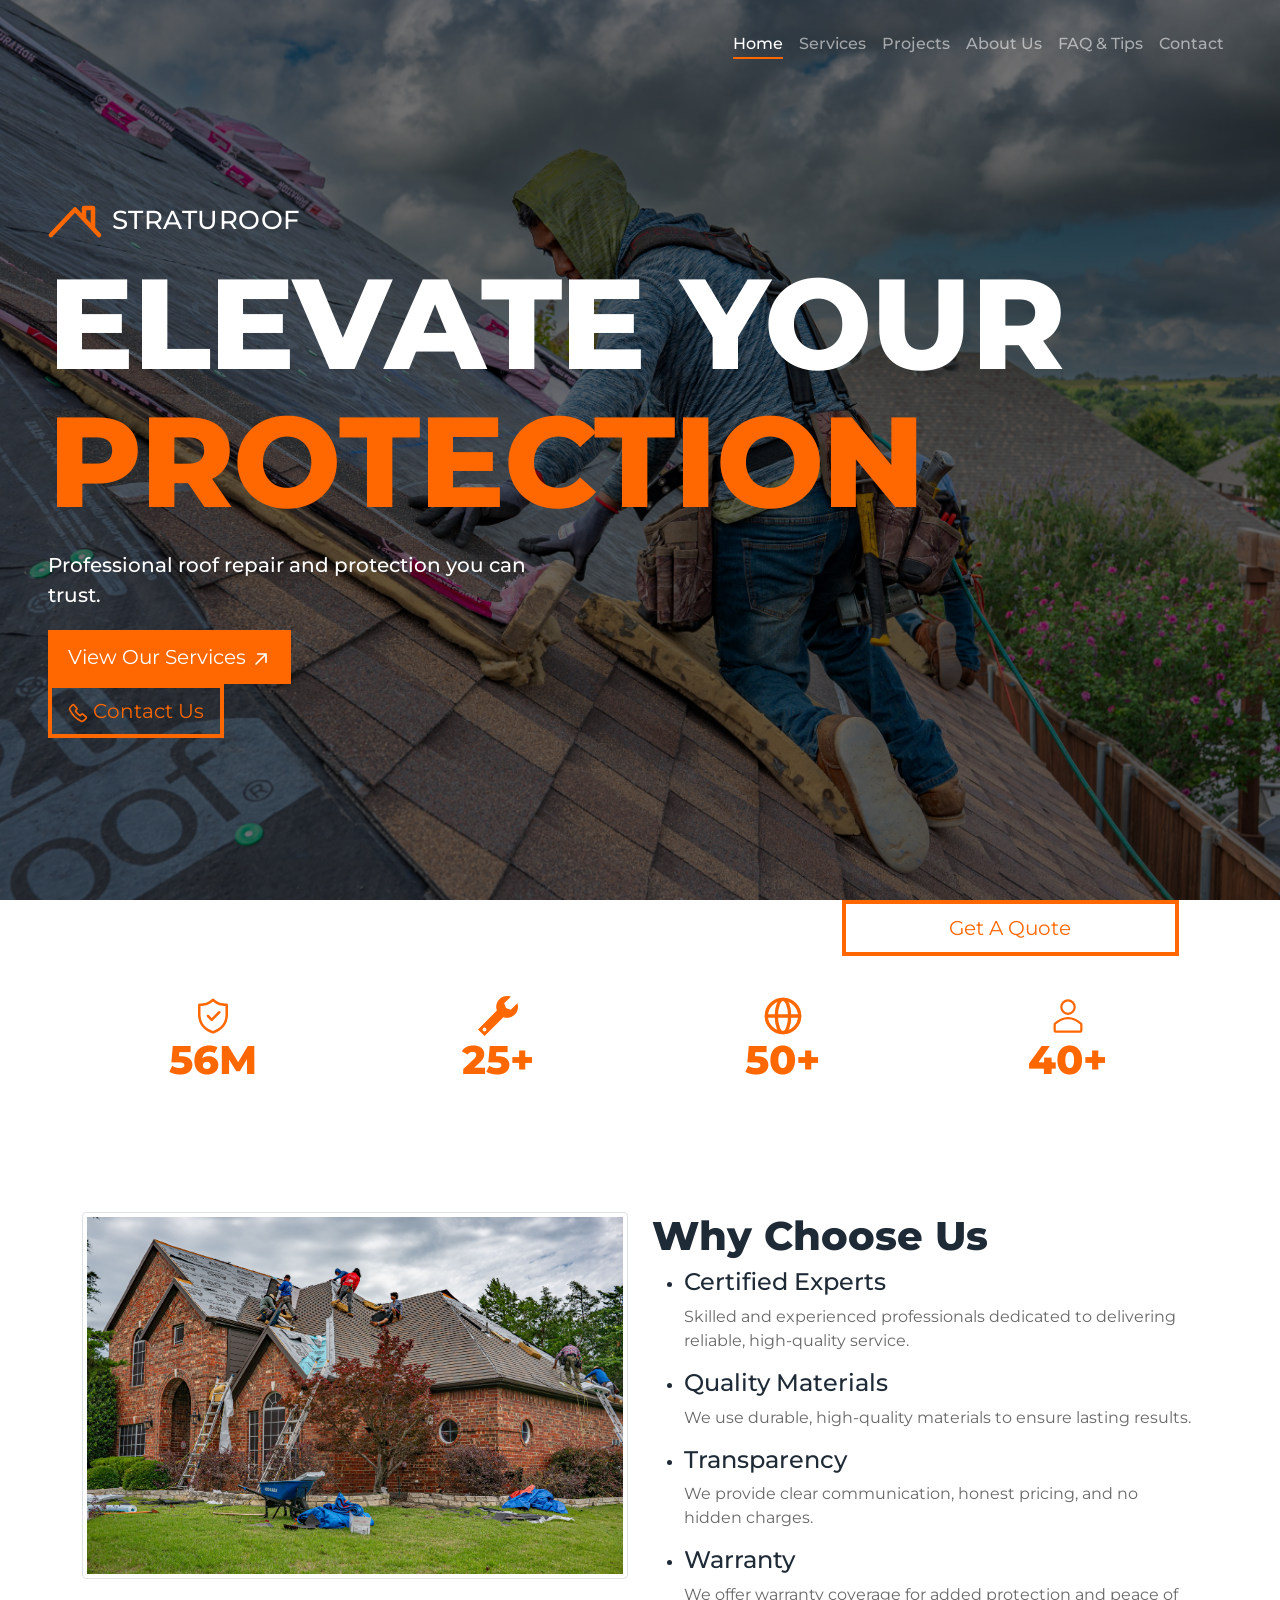
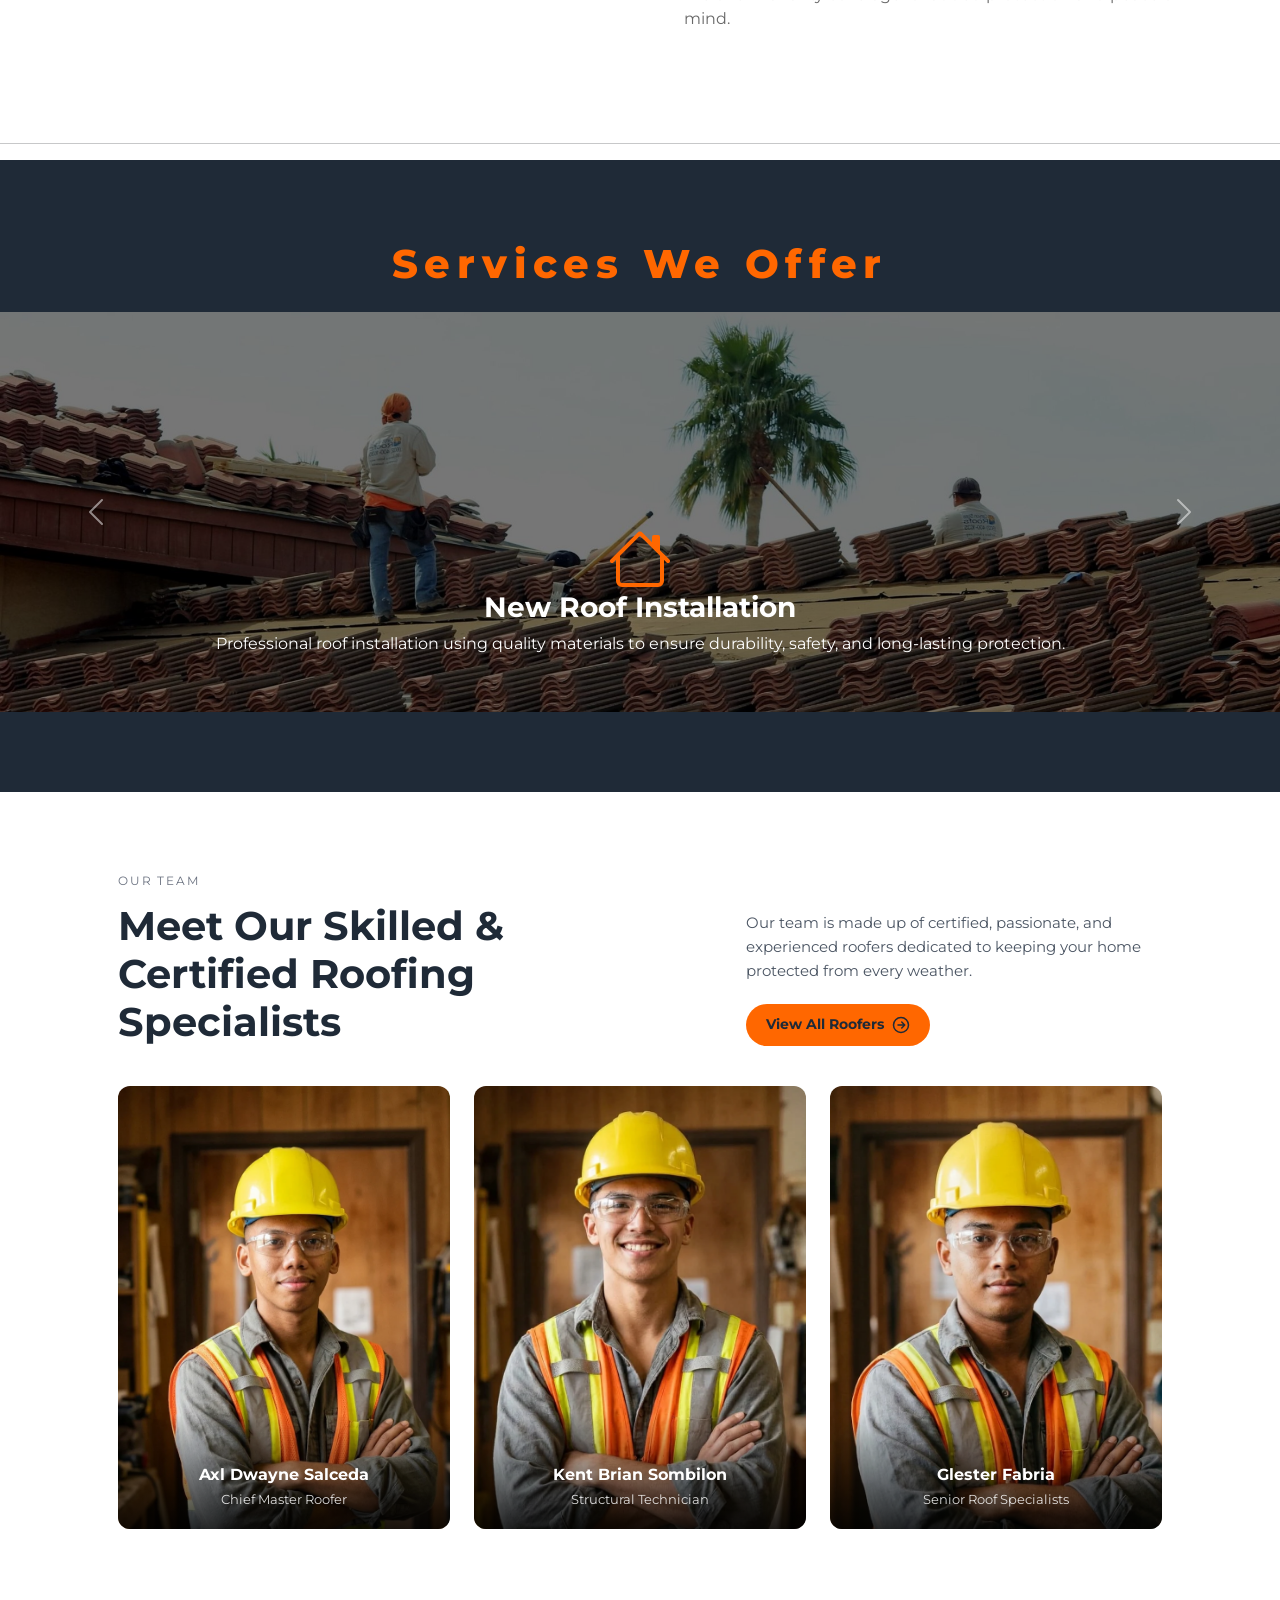
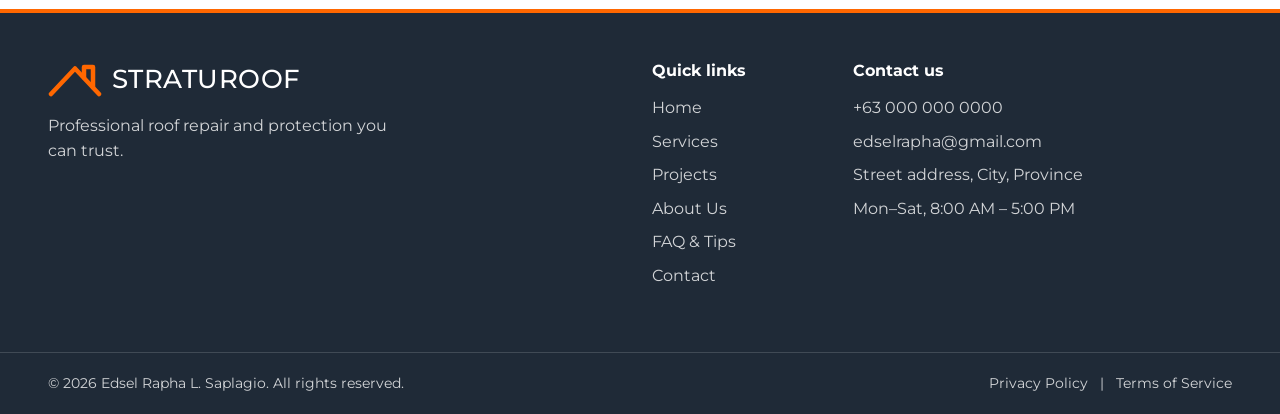
==== commit 411611fa: "Benifits Sections and Simple Info" ====
--- a/index.html
+++ b/index.html
@@ -88,6 +88,73 @@
       </div>
     </main>
   </div>
+
+
+   <!-- BENIFITS SECTIONS -->
+  <section class="benifits-services">
+    <div class="container">
+      <div class="row">
+        <div class="benifits-title col-md-8 text-white">
+          <h1 style="font-weight: 800;">BENIFITS SERVICES FOR YOU</h1>
+        </div>
+        <div class="col-md-4 text-end d-grid  gap-2">
+          <button class="btn btn-lg btn-contact-us rounded-0 " type="button">Get A Quote</button>
+        </div>
+      </div>
+
+      <div class="row">
+        <div class="col-md-3 text-center mt-3">
+          <svg xmlns="http://www.w3.org/2000/svg" width="2.5em" height="2.5em" viewBox="0 0 16 16" class="mt-4">
+            <path d="M0 0h16v16H0z" fill="none" />
+            <path fill="var(--orange)"
+              d="M13.4 3c-1.837 0-3.486-.333-4.974-1.824a.6.6 0 0 0-.848 0C6.086 2.667 4.436 3 2.601 3a.6.6 0 0 0-.6.6v3.602c0 3.862 1.97 6.487 5.81 7.768a.6.6 0 0 0 .38 0c3.841-1.28 5.81-3.906 5.81-7.768V3.6c0-.331-.27-.6-.601-.6M13 7.201c0 3.396-1.636 5.614-5 6.776c-3.364-1.162-5-3.38-5-6.776V3.995c1.579-.039 3.352-.349 5.001-1.843C9.647 3.645 11.421 3.955 13 3.995zM7.499 8.793l2.646-2.646a.5.5 0 0 1 .708.708l-3 3a.5.5 0 0 1-.708 0l-1.5-1.5a.5.5 0 0 1 .708-.708z" />
+          </svg>
+
+          <h1 style="font-weight: 800; color: var(--orange) ">56M</h1>
+          <p style="color: white;">Trusted By People</p>
+        </div>
+        <div class="col-md-3 text-center  mt-3">
+          <svg xmlns="http://www.w3.org/2000/svg" width="2.5em" height="2.5em" viewBox="0 0 1200 1200" class="mt-4">
+            <path d="M0 0h1200v1200H0z" fill="none" />
+            <path fill="var(--orange)"
+              d="M984.091 19.305C868.695-22.216 734.617 3.236 642.153 95.7c-92.463 92.463-117.916 226.542-76.396 341.937L0 1003.396L196.604 1200l565.759-565.76c115.396 41.521 249.474 16.068 341.937-76.396c92.464-92.463 117.917-226.542 76.396-341.937L981.742 414.861l-141.708-54.896l-54.896-141.708zM236.18 963.82c22.563 22.562 22.563 59.143 0 81.705s-59.143 22.562-81.705 0c-22.563-22.563-22.563-59.144 0-81.705c22.562-22.562 59.143-22.562 81.705 0" />
+          </svg>
+
+
+          <h1 style="font-weight: 800; color: var(--orange) ">25+</h1>
+          <p style="color: white;">Years of Services</p>
+        </div>
+        <div class="col-md-3 text-center mt-3">
+          <svg xmlns="http://www.w3.org/2000/svg" width="2.5em" height="2.5em" viewBox="0 0 24 24" class="mt-4">
+            <path d="M0 0h24v24H0z" fill="none" />
+            <g fill="none" stroke="var(--orange)" stroke-linecap="round" stroke-linejoin="round" stroke-width="2">
+              <circle cx="12" cy="12" r="10" />
+              <ellipse cx="12" cy="12" rx="10" ry="4" transform="rotate(90 12 12)" />
+              <path d="M2 12h20" />
+            </g>
+          </svg>
+
+          <h1 style="font-weight: 800; color: var(--orange) ">50+</h1>
+          <p style="color: white;">Location WorldWide</p>
+        </div>
+        <div class="col-md-3 text-center  mt-3">
+          <svg xmlns="http://www.w3.org/2000/svg" width="2.5em" height="2.5em" viewBox="0 0 36 36" class="mt-4">
+            <path d="M0 0h36v36H0z" fill="none" />
+            <path fill="var(--orange)" d="M18 17a7 7 0 1 0-7-7a7 7 0 0 0 7 7m0-12a5 5 0 1 1-5 5a5 5 0 0 1 5-5"
+              class="clr-i-outline clr-i-outline-path-1" />
+            <path fill="var(--orange)"
+              d="M30.47 24.37a17.16 17.16 0 0 0-24.93 0A2 2 0 0 0 5 25.74V31a2 2 0 0 0 2 2h22a2 2 0 0 0 2-2v-5.26a2 2 0 0 0-.53-1.37M29 31H7v-5.27a15.17 15.17 0 0 1 22 0Z"
+              class="clr-i-outline clr-i-outline-path-2" />
+            <path fill="none" d="M0 0h36v36H0z" />
+          </svg>
+
+          <h1 style="font-weight: 800; color: var(--orange) ">40+</h1>
+          <p style="color: white;">Our Team Members</p>
+        </div>
+      </div>
+
+    </div>
+  </section>
 
   <section class="why-choose-us-section" aria-labelledby="why-choose-us-section-title">
     <div class="container-xl px-12 px-md-12">
@@ -330,4 +397,4 @@
   <script src="dist/js/bootstrap.bundle.min.js"></script>
 </body>
 
-</html>+</html>
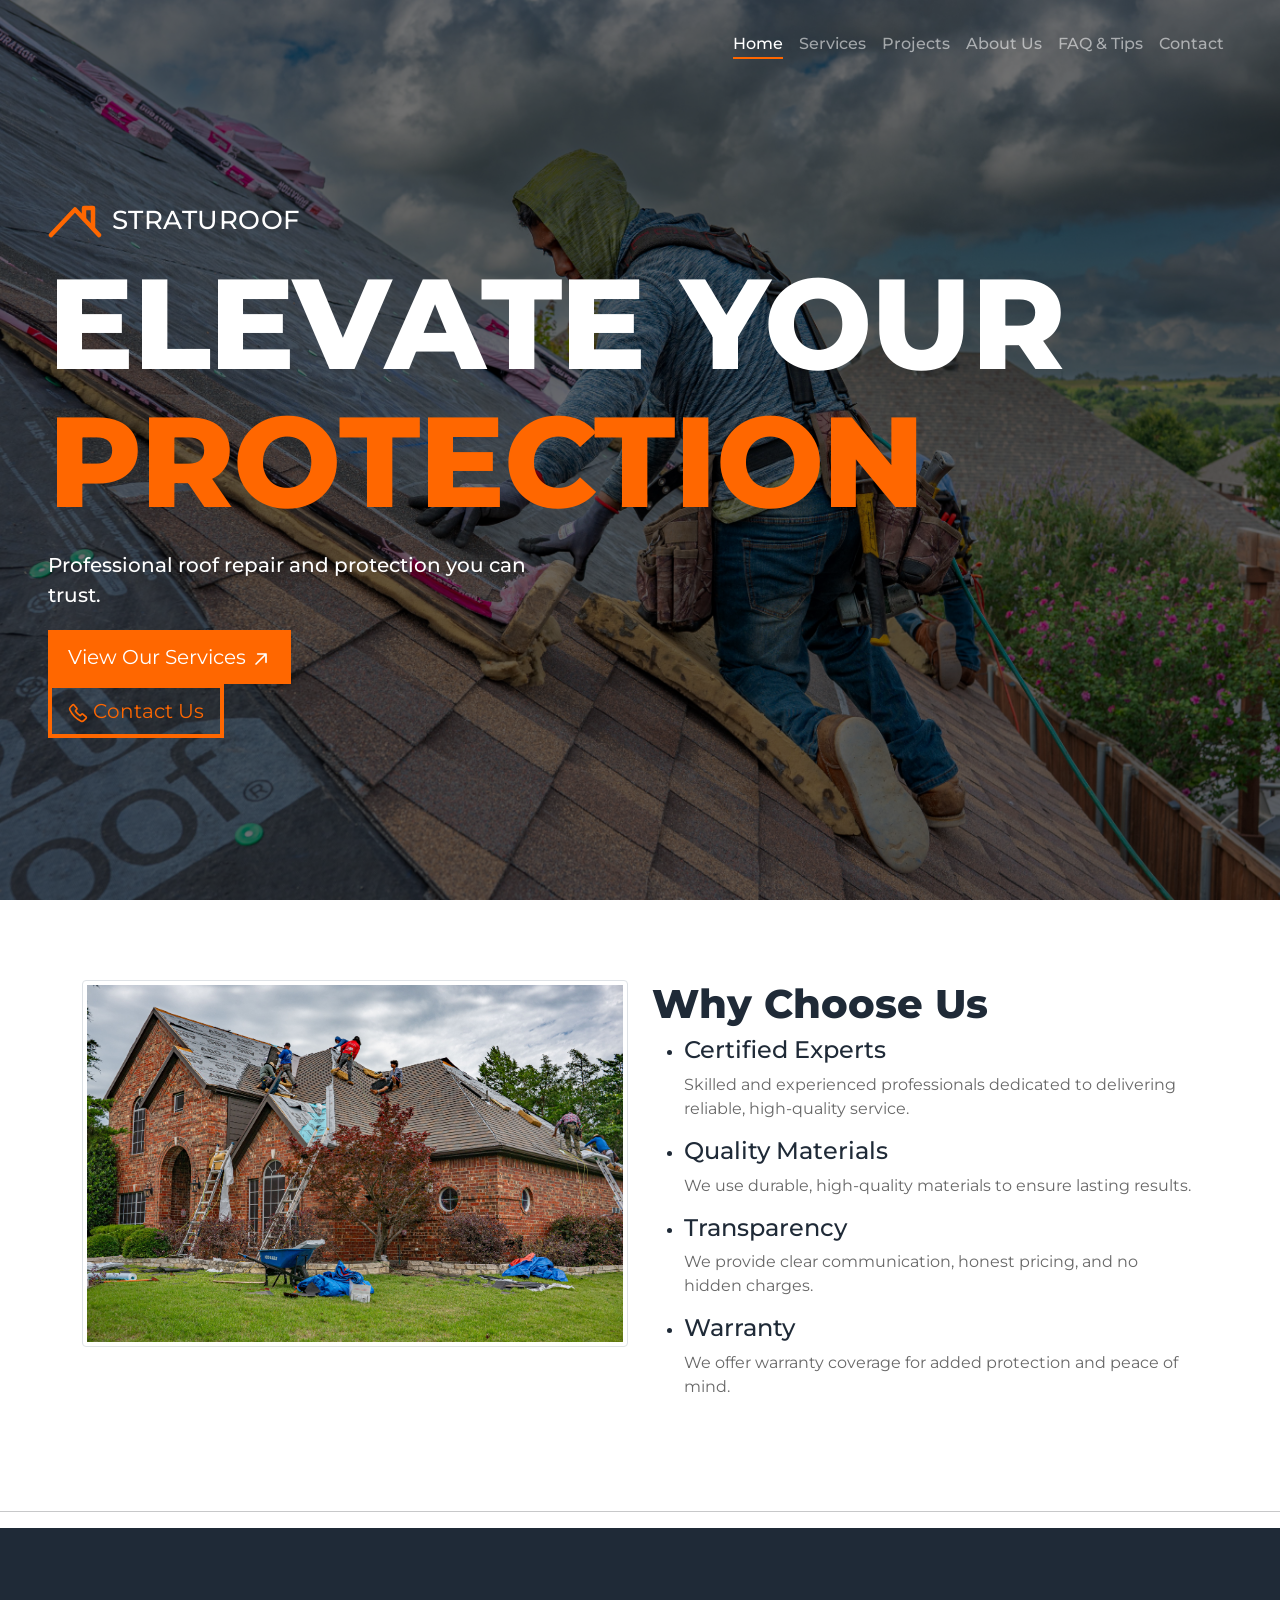
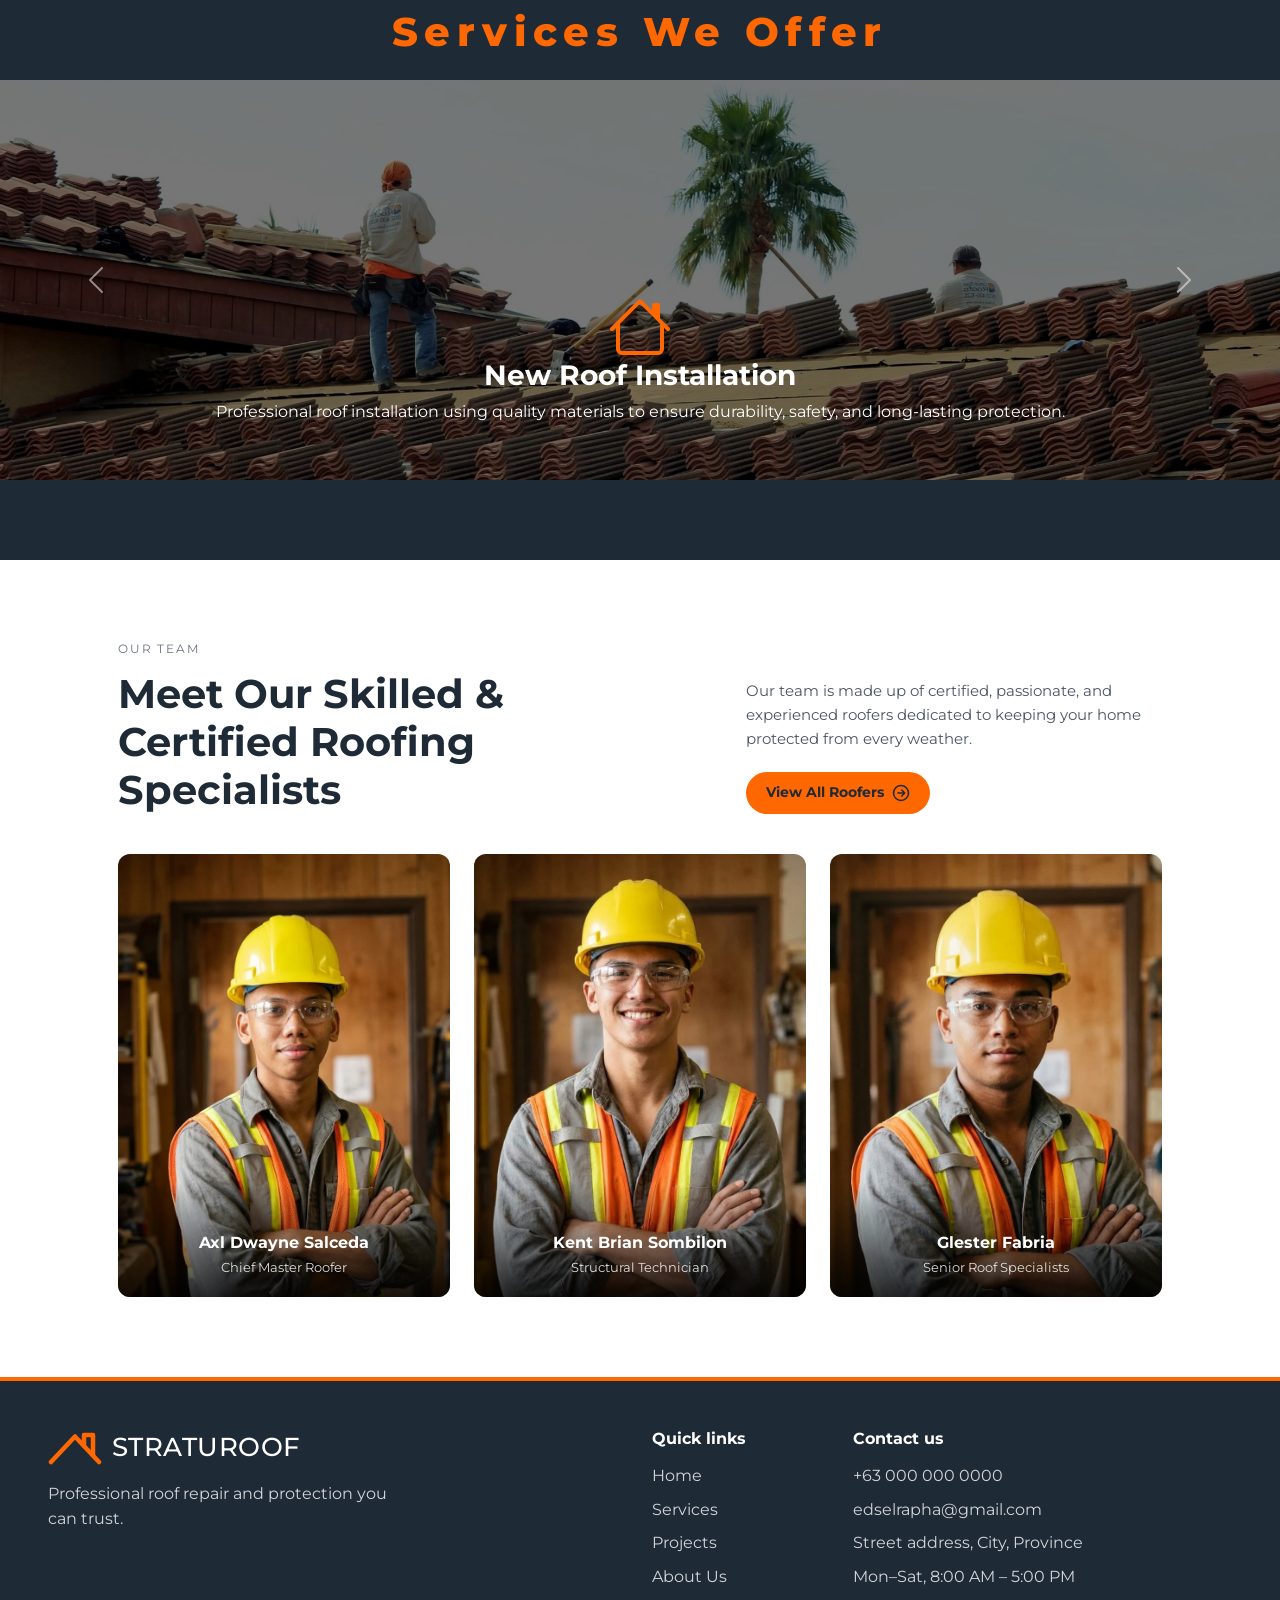
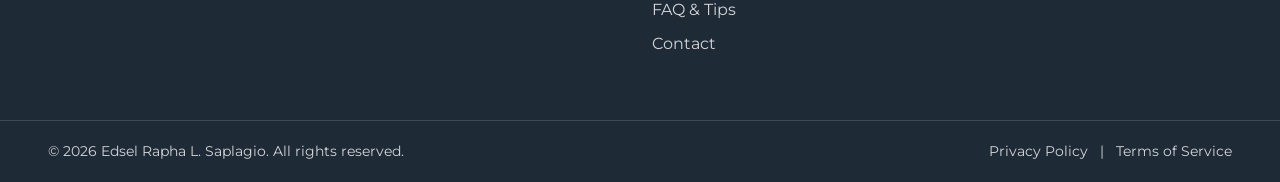
==== commit db190fa8: "Services Link in HTML and New Services Page, Services Page Navigation Bar" ====
--- a/index.html
+++ b/index.html
@@ -34,7 +34,7 @@
           <div class="collapse navbar-collapse" id="mainNav">
             <ul class="navbar-nav ms-auto">
               <li class="nav-item"><a class="nav-link active" aria-current="page" href="index.html">Home</a></li>
-              <li class="nav-item"><a class="nav-link" href="#">Services</a></li>
+              <li class="nav-item"><a class="nav-link" href="services.html">Services</a></li>
               <li class="nav-item"><a class="nav-link" href="#">Projects</a></li>
               <li class="nav-item"><a class="nav-link" href="#">About Us</a></li>
               <li class="nav-item"><a class="nav-link" href="#">FAQ &amp; Tips</a></li>
@@ -61,8 +61,6 @@
         <span>Elevate your</span>
         <span style="color: #FF6700;;">protection</span>
       </h1>
-
-
 
       <!-- TAGLINE -->
       <p class="hero__tagline">Professional roof repair and protection you can trust.</p>
@@ -88,73 +86,6 @@
       </div>
     </main>
   </div>
-
-
-   <!-- BENIFITS SECTIONS -->
-  <section class="benifits-services">
-    <div class="container">
-      <div class="row">
-        <div class="benifits-title col-md-8 text-white">
-          <h1 style="font-weight: 800;">BENIFITS SERVICES FOR YOU</h1>
-        </div>
-        <div class="col-md-4 text-end d-grid  gap-2">
-          <button class="btn btn-lg btn-contact-us rounded-0 " type="button">Get A Quote</button>
-        </div>
-      </div>
-
-      <div class="row">
-        <div class="col-md-3 text-center mt-3">
-          <svg xmlns="http://www.w3.org/2000/svg" width="2.5em" height="2.5em" viewBox="0 0 16 16" class="mt-4">
-            <path d="M0 0h16v16H0z" fill="none" />
-            <path fill="var(--orange)"
-              d="M13.4 3c-1.837 0-3.486-.333-4.974-1.824a.6.6 0 0 0-.848 0C6.086 2.667 4.436 3 2.601 3a.6.6 0 0 0-.6.6v3.602c0 3.862 1.97 6.487 5.81 7.768a.6.6 0 0 0 .38 0c3.841-1.28 5.81-3.906 5.81-7.768V3.6c0-.331-.27-.6-.601-.6M13 7.201c0 3.396-1.636 5.614-5 6.776c-3.364-1.162-5-3.38-5-6.776V3.995c1.579-.039 3.352-.349 5.001-1.843C9.647 3.645 11.421 3.955 13 3.995zM7.499 8.793l2.646-2.646a.5.5 0 0 1 .708.708l-3 3a.5.5 0 0 1-.708 0l-1.5-1.5a.5.5 0 0 1 .708-.708z" />
-          </svg>
-
-          <h1 style="font-weight: 800; color: var(--orange) ">56M</h1>
-          <p style="color: white;">Trusted By People</p>
-        </div>
-        <div class="col-md-3 text-center  mt-3">
-          <svg xmlns="http://www.w3.org/2000/svg" width="2.5em" height="2.5em" viewBox="0 0 1200 1200" class="mt-4">
-            <path d="M0 0h1200v1200H0z" fill="none" />
-            <path fill="var(--orange)"
-              d="M984.091 19.305C868.695-22.216 734.617 3.236 642.153 95.7c-92.463 92.463-117.916 226.542-76.396 341.937L0 1003.396L196.604 1200l565.759-565.76c115.396 41.521 249.474 16.068 341.937-76.396c92.464-92.463 117.917-226.542 76.396-341.937L981.742 414.861l-141.708-54.896l-54.896-141.708zM236.18 963.82c22.563 22.562 22.563 59.143 0 81.705s-59.143 22.562-81.705 0c-22.563-22.563-22.563-59.144 0-81.705c22.562-22.562 59.143-22.562 81.705 0" />
-          </svg>
-
-
-          <h1 style="font-weight: 800; color: var(--orange) ">25+</h1>
-          <p style="color: white;">Years of Services</p>
-        </div>
-        <div class="col-md-3 text-center mt-3">
-          <svg xmlns="http://www.w3.org/2000/svg" width="2.5em" height="2.5em" viewBox="0 0 24 24" class="mt-4">
-            <path d="M0 0h24v24H0z" fill="none" />
-            <g fill="none" stroke="var(--orange)" stroke-linecap="round" stroke-linejoin="round" stroke-width="2">
-              <circle cx="12" cy="12" r="10" />
-              <ellipse cx="12" cy="12" rx="10" ry="4" transform="rotate(90 12 12)" />
-              <path d="M2 12h20" />
-            </g>
-          </svg>
-
-          <h1 style="font-weight: 800; color: var(--orange) ">50+</h1>
-          <p style="color: white;">Location WorldWide</p>
-        </div>
-        <div class="col-md-3 text-center  mt-3">
-          <svg xmlns="http://www.w3.org/2000/svg" width="2.5em" height="2.5em" viewBox="0 0 36 36" class="mt-4">
-            <path d="M0 0h36v36H0z" fill="none" />
-            <path fill="var(--orange)" d="M18 17a7 7 0 1 0-7-7a7 7 0 0 0 7 7m0-12a5 5 0 1 1-5 5a5 5 0 0 1 5-5"
-              class="clr-i-outline clr-i-outline-path-1" />
-            <path fill="var(--orange)"
-              d="M30.47 24.37a17.16 17.16 0 0 0-24.93 0A2 2 0 0 0 5 25.74V31a2 2 0 0 0 2 2h22a2 2 0 0 0 2-2v-5.26a2 2 0 0 0-.53-1.37M29 31H7v-5.27a15.17 15.17 0 0 1 22 0Z"
-              class="clr-i-outline clr-i-outline-path-2" />
-            <path fill="none" d="M0 0h36v36H0z" />
-          </svg>
-
-          <h1 style="font-weight: 800; color: var(--orange) ">40+</h1>
-          <p style="color: white;">Our Team Members</p>
-        </div>
-      </div>
-
-    </div>
-  </section>
 
   <section class="why-choose-us-section" aria-labelledby="why-choose-us-section-title">
     <div class="container-xl px-12 px-md-12">
@@ -397,4 +328,4 @@
   <script src="dist/js/bootstrap.bundle.min.js"></script>
 </body>
 
-</html>
+</html>
--- a/styles.css
+++ b/styles.css
@@ -199,6 +199,14 @@
 
 }
 
+/* ===================== BENIFITS SERVICES ===================== */
+.benifits-services {
+    padding-block: 5rem;
+    background: var(--navy);
+    color: var(--navy);
+}
+
+
 
 /* ===================== WHY CHOOSE US ===================== */
 
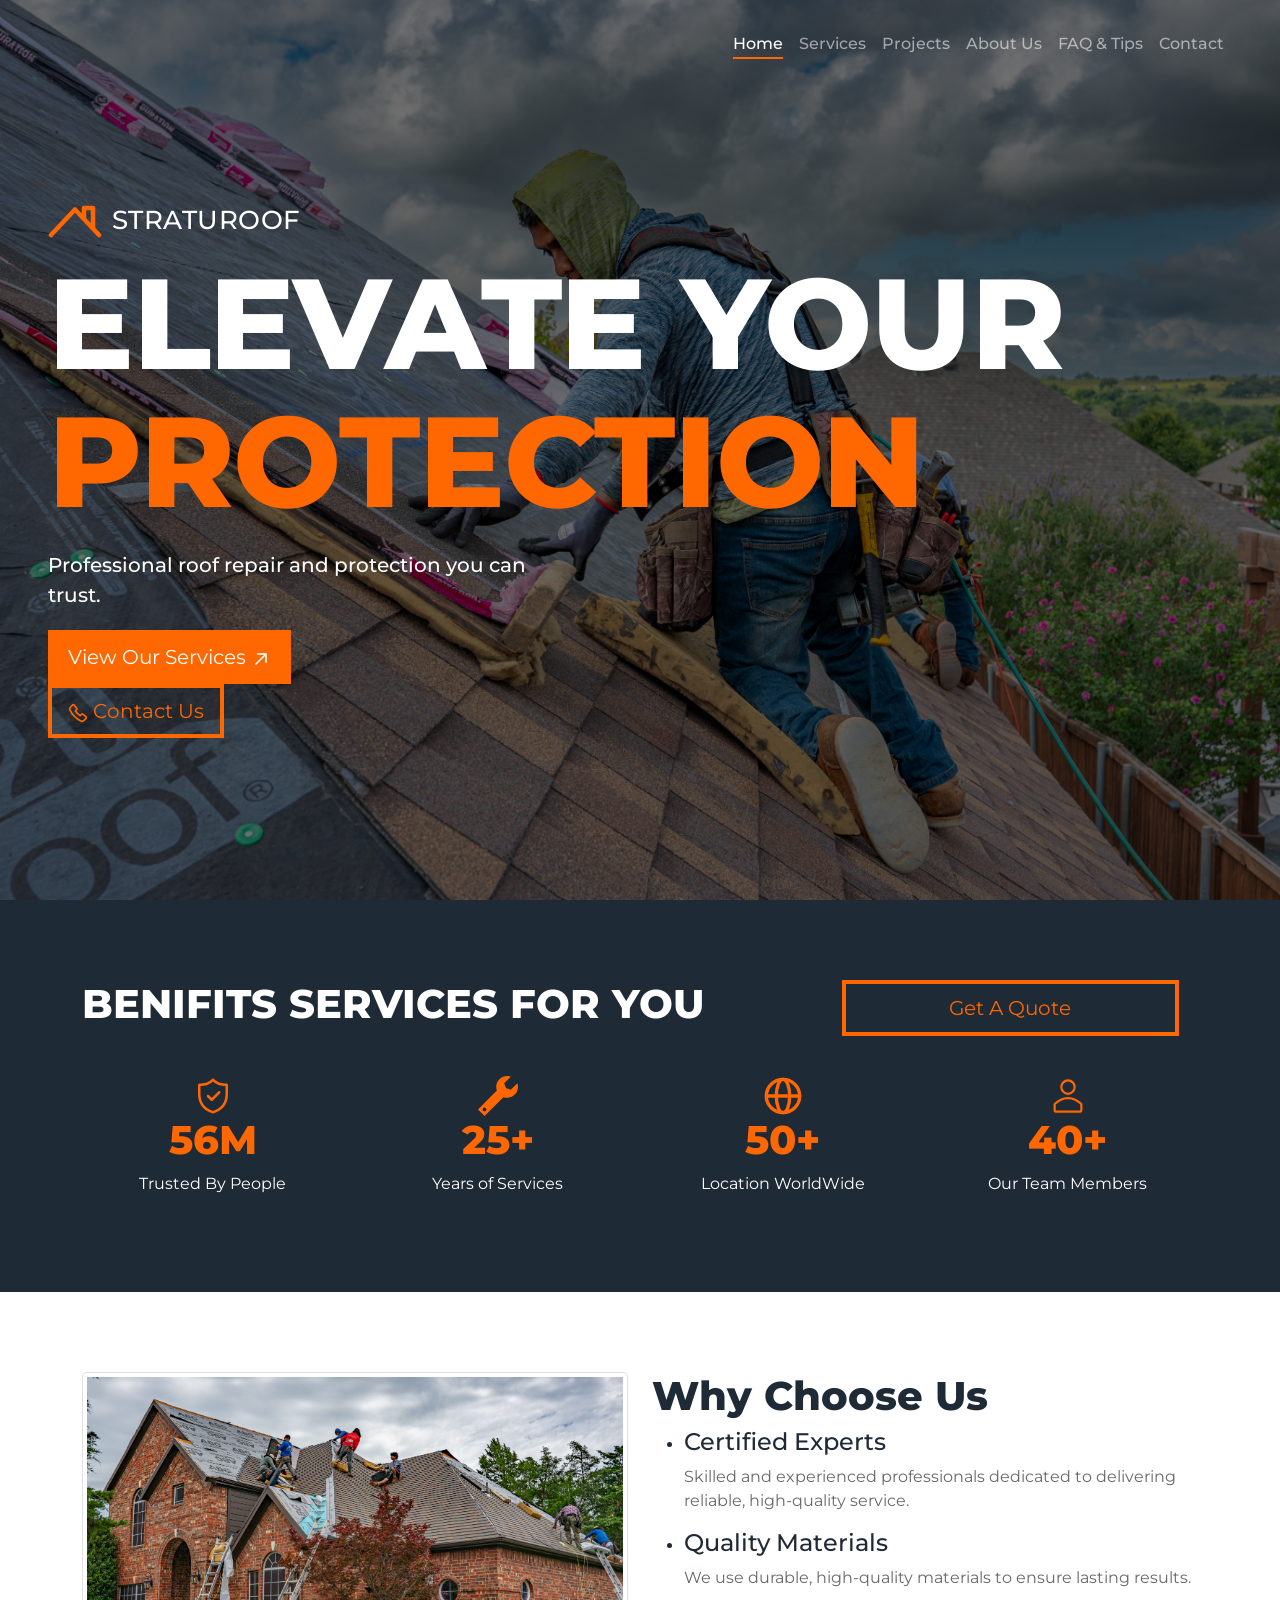
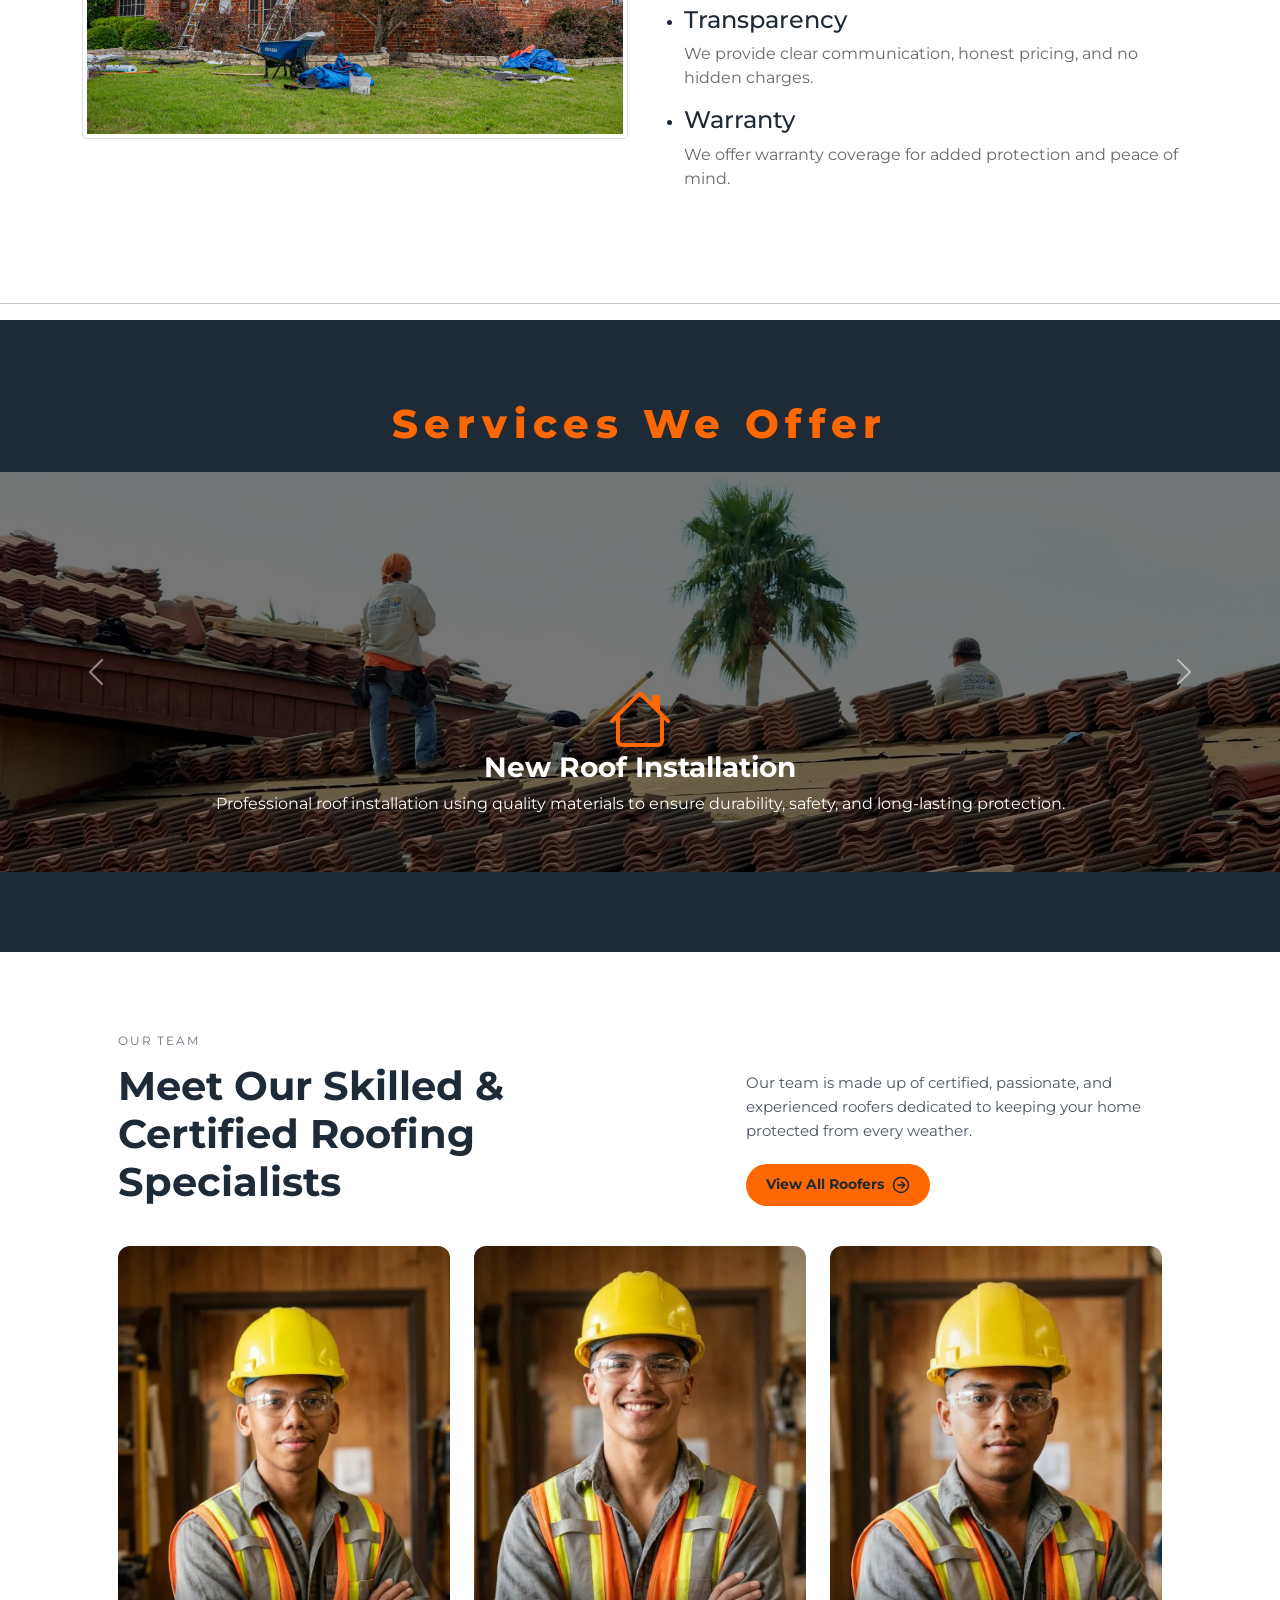
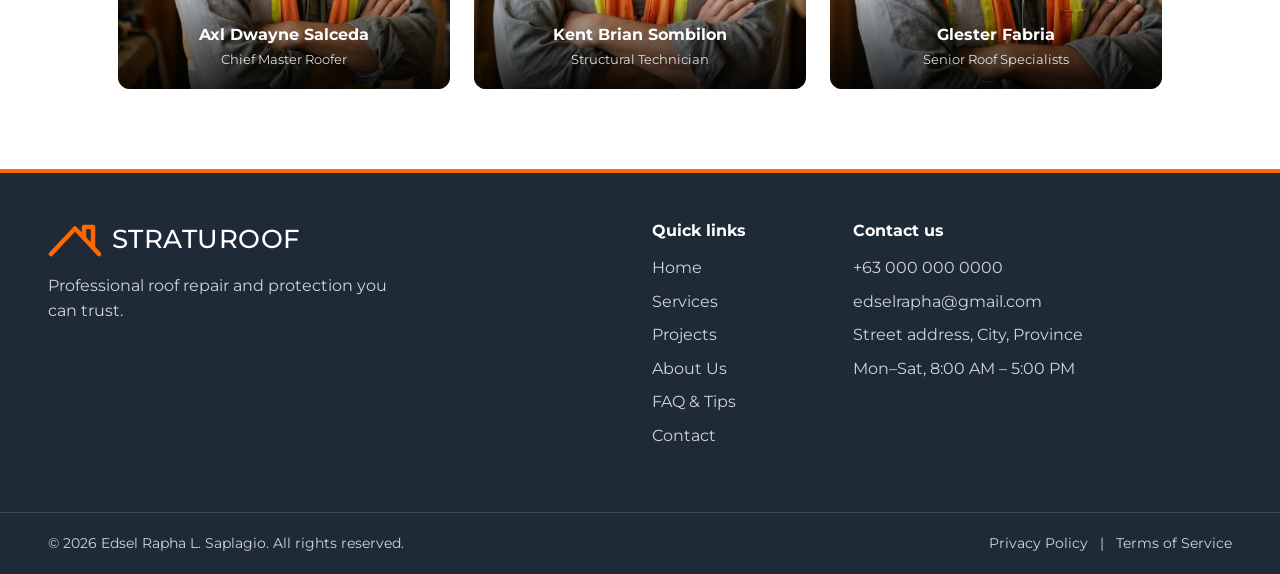
==== commit 617cdb5a: "New Services Page and Services Navigation Bar" ====
--- a/index.html
+++ b/index.html
@@ -86,6 +86,73 @@
       </div>
     </main>
   </div>
+
+
+   <!-- BENIFITS SECTIONS -->
+  <section class="benifits-services">
+    <div class="container">
+      <div class="row">
+        <div class="benifits-title col-md-8 text-white">
+          <h1 style="font-weight: 800;">BENIFITS SERVICES FOR YOU</h1>
+        </div>
+        <div class="col-md-4 text-end d-grid  gap-2">
+          <button class="btn btn-lg btn-contact-us rounded-0 " type="button">Get A Quote</button>
+        </div>
+      </div>
+
+      <div class="row">
+        <div class="col-md-3 text-center mt-3">
+          <svg xmlns="http://www.w3.org/2000/svg" width="2.5em" height="2.5em" viewBox="0 0 16 16" class="mt-4">
+            <path d="M0 0h16v16H0z" fill="none" />
+            <path fill="var(--orange)"
+              d="M13.4 3c-1.837 0-3.486-.333-4.974-1.824a.6.6 0 0 0-.848 0C6.086 2.667 4.436 3 2.601 3a.6.6 0 0 0-.6.6v3.602c0 3.862 1.97 6.487 5.81 7.768a.6.6 0 0 0 .38 0c3.841-1.28 5.81-3.906 5.81-7.768V3.6c0-.331-.27-.6-.601-.6M13 7.201c0 3.396-1.636 5.614-5 6.776c-3.364-1.162-5-3.38-5-6.776V3.995c1.579-.039 3.352-.349 5.001-1.843C9.647 3.645 11.421 3.955 13 3.995zM7.499 8.793l2.646-2.646a.5.5 0 0 1 .708.708l-3 3a.5.5 0 0 1-.708 0l-1.5-1.5a.5.5 0 0 1 .708-.708z" />
+          </svg>
+
+          <h1 style="font-weight: 800; color: var(--orange) ">56M</h1>
+          <p style="color: white;">Trusted By People</p>
+        </div>
+        <div class="col-md-3 text-center  mt-3">
+          <svg xmlns="http://www.w3.org/2000/svg" width="2.5em" height="2.5em" viewBox="0 0 1200 1200" class="mt-4">
+            <path d="M0 0h1200v1200H0z" fill="none" />
+            <path fill="var(--orange)"
+              d="M984.091 19.305C868.695-22.216 734.617 3.236 642.153 95.7c-92.463 92.463-117.916 226.542-76.396 341.937L0 1003.396L196.604 1200l565.759-565.76c115.396 41.521 249.474 16.068 341.937-76.396c92.464-92.463 117.917-226.542 76.396-341.937L981.742 414.861l-141.708-54.896l-54.896-141.708zM236.18 963.82c22.563 22.562 22.563 59.143 0 81.705s-59.143 22.562-81.705 0c-22.563-22.563-22.563-59.144 0-81.705c22.562-22.562 59.143-22.562 81.705 0" />
+          </svg>
+
+
+          <h1 style="font-weight: 800; color: var(--orange) ">25+</h1>
+          <p style="color: white;">Years of Services</p>
+        </div>
+        <div class="col-md-3 text-center mt-3">
+          <svg xmlns="http://www.w3.org/2000/svg" width="2.5em" height="2.5em" viewBox="0 0 24 24" class="mt-4">
+            <path d="M0 0h24v24H0z" fill="none" />
+            <g fill="none" stroke="var(--orange)" stroke-linecap="round" stroke-linejoin="round" stroke-width="2">
+              <circle cx="12" cy="12" r="10" />
+              <ellipse cx="12" cy="12" rx="10" ry="4" transform="rotate(90 12 12)" />
+              <path d="M2 12h20" />
+            </g>
+          </svg>
+
+          <h1 style="font-weight: 800; color: var(--orange) ">50+</h1>
+          <p style="color: white;">Location WorldWide</p>
+        </div>
+        <div class="col-md-3 text-center  mt-3">
+          <svg xmlns="http://www.w3.org/2000/svg" width="2.5em" height="2.5em" viewBox="0 0 36 36" class="mt-4">
+            <path d="M0 0h36v36H0z" fill="none" />
+            <path fill="var(--orange)" d="M18 17a7 7 0 1 0-7-7a7 7 0 0 0 7 7m0-12a5 5 0 1 1-5 5a5 5 0 0 1 5-5"
+              class="clr-i-outline clr-i-outline-path-1" />
+            <path fill="var(--orange)"
+              d="M30.47 24.37a17.16 17.16 0 0 0-24.93 0A2 2 0 0 0 5 25.74V31a2 2 0 0 0 2 2h22a2 2 0 0 0 2-2v-5.26a2 2 0 0 0-.53-1.37M29 31H7v-5.27a15.17 15.17 0 0 1 22 0Z"
+              class="clr-i-outline clr-i-outline-path-2" />
+            <path fill="none" d="M0 0h36v36H0z" />
+          </svg>
+
+          <h1 style="font-weight: 800; color: var(--orange) ">40+</h1>
+          <p style="color: white;">Our Team Members</p>
+        </div>
+      </div>
+
+    </div>
+  </section>
 
   <section class="why-choose-us-section" aria-labelledby="why-choose-us-section-title">
     <div class="container-xl px-12 px-md-12">
@@ -328,4 +395,4 @@
   <script src="dist/js/bootstrap.bundle.min.js"></script>
 </body>
 
-</html>+</html>
